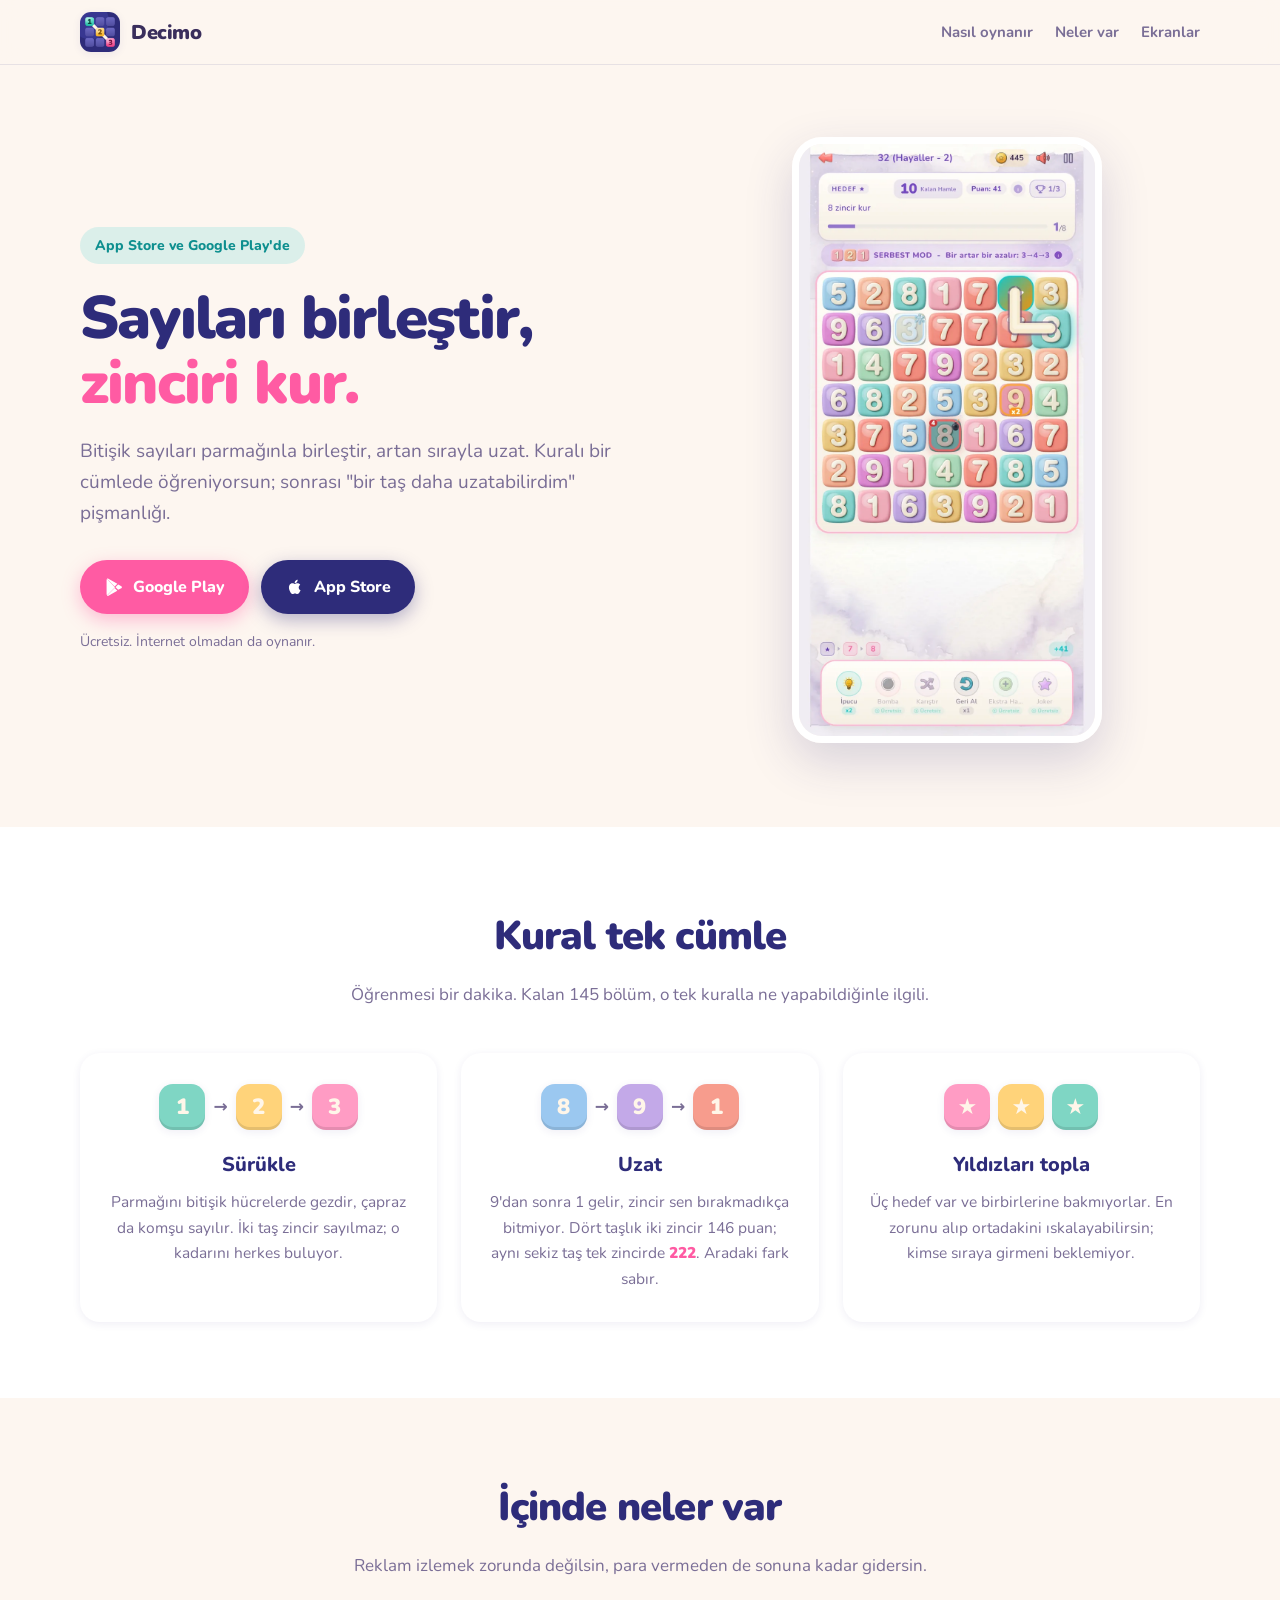
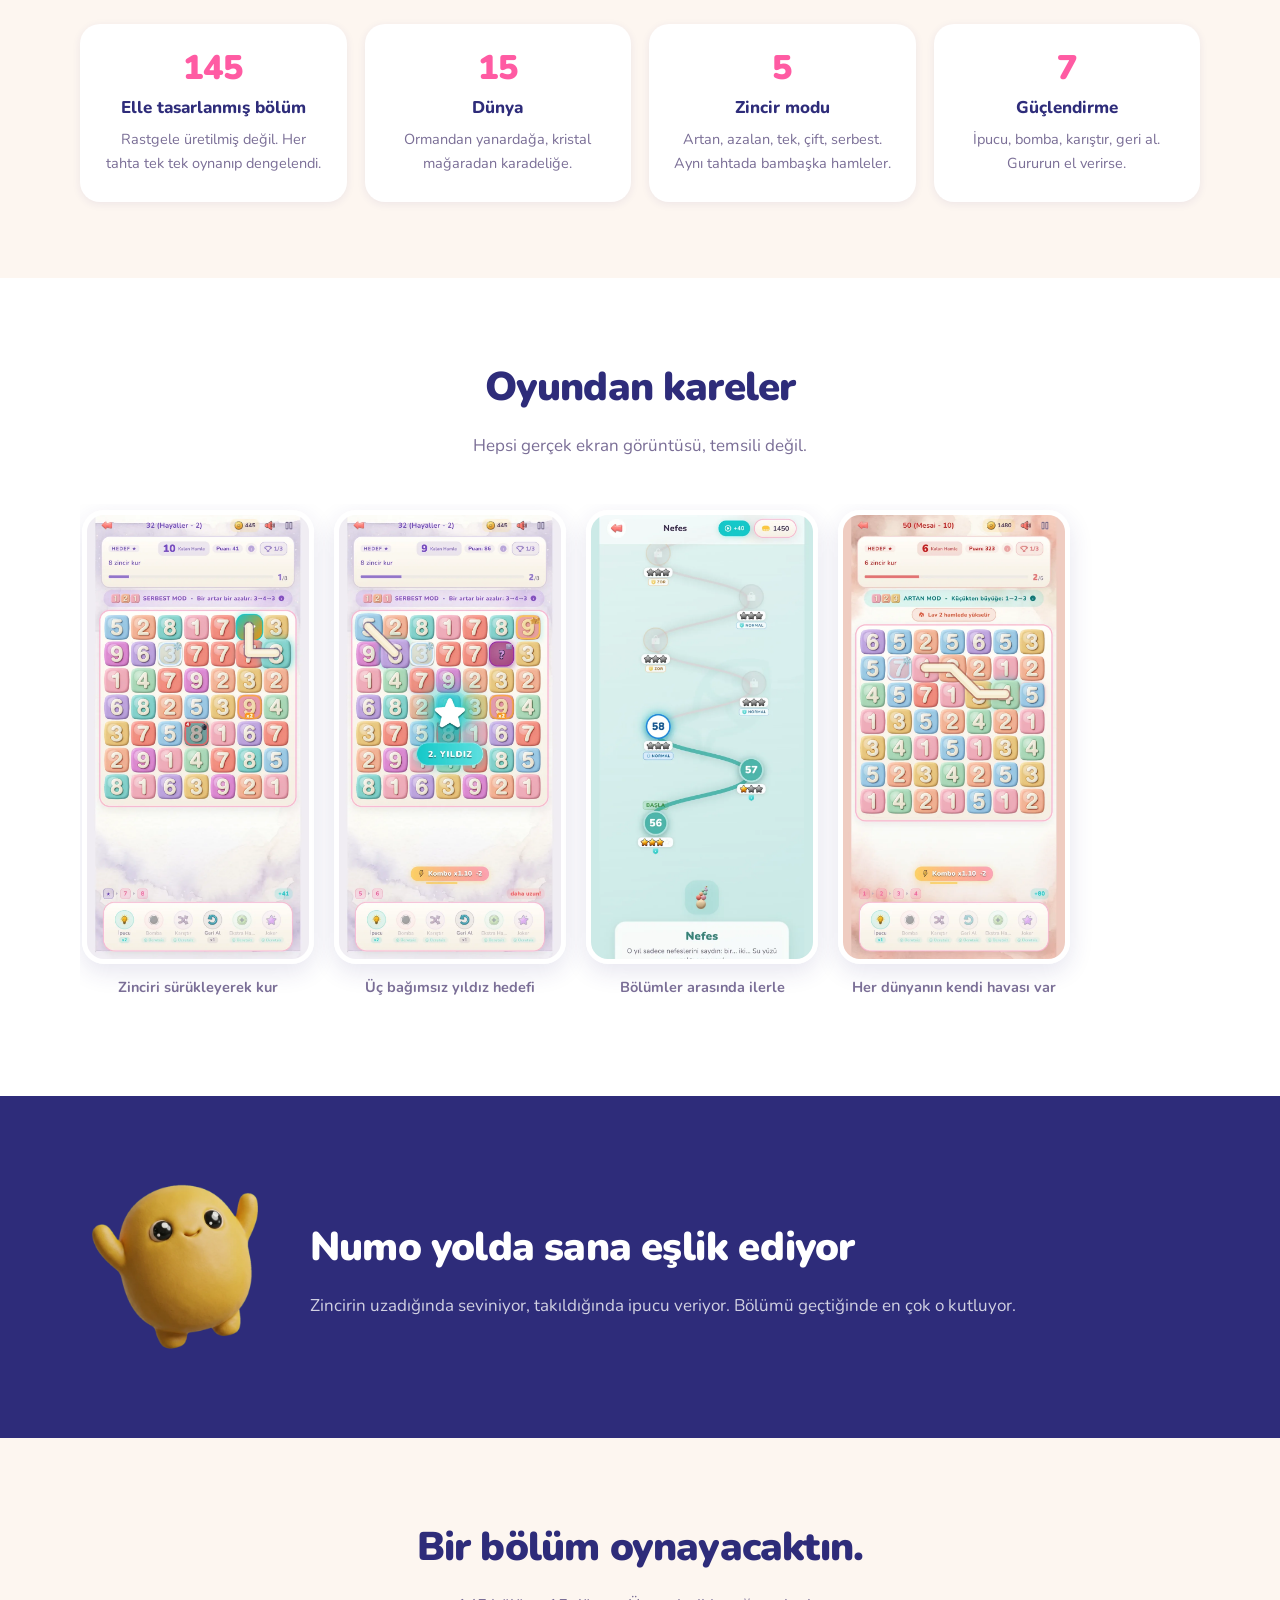
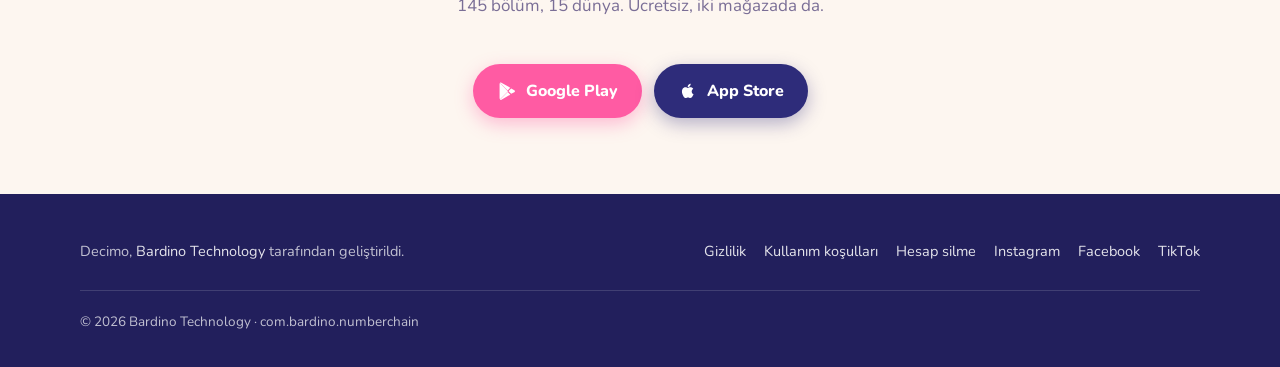
==== index.html @ 0136037c "site: write it like a person, not a spec sheet Every line was accurate and none of them had a voice." ====
<!DOCTYPE html>
<html lang="tr">
<head>
    <meta charset="UTF-8">
    <meta name="viewport" content="width=device-width, initial-scale=1.0">
    <meta name="description" content="Decimo, bitişik sayıları sürükleyerek zincir kurduğun bir sayı bulmacası. 15 dünya, 145 bölüm. App Store ve Google Play'de ücretsiz.">
    <meta name="robots" content="index, follow">
    <meta property="og:type" content="website">
    <meta property="og:url" content="https://decimo.dozi.app/">
    <meta property="og:title" content="Decimo - Sayı Zinciri Bulmacası">
    <meta property="og:description" content="Bitişik sayıları sürükle, zincir kur. 15 dünya, 145 bölüm, ücretsiz.">
    <meta property="og:image" content="https://decimo.dozi.app/assets/decimo_share.png">
    <meta property="og:image:width" content="1200">
    <meta property="og:image:height" content="630">
    <meta property="og:locale" content="tr_TR">
    <meta property="og:site_name" content="Decimo">
    <meta name="twitter:card" content="summary_large_image">
    <meta name="twitter:title" content="Decimo - Sayı Zinciri Bulmacası">
    <meta name="twitter:description" content="Bitişik sayıları sürükle, zincir kur. 15 dünya, 145 bölüm, ücretsiz.">
    <meta name="twitter:image" content="https://decimo.dozi.app/assets/decimo_share.png">
    <meta name="theme-color" content="#2E2C7A">
    <title>Decimo - Sayı Zinciri Bulmacası</title>
    <link rel="icon" type="image/png" href="assets/decimo_icon.png">
    <link rel="apple-touch-icon" href="assets/decimo_icon.png">
    <link rel="manifest" href="/manifest.json">
    <link rel="preconnect" href="https://fonts.googleapis.com">
    <link rel="preconnect" href="https://fonts.gstatic.com" crossorigin>
    <link href="https://fonts.googleapis.com/css2?family=Nunito:wght@400;600;700;800;900&display=swap" rel="stylesheet">
    <link rel="stylesheet" href="css/style.css">
</head>
<body>

<header class="ust">
    <div class="kap">
        <a class="marka" href="/">
            <img src="assets/decimo_icon.png" alt="Decimo" width="40" height="40">
            <b>Decimo</b>
        </a>
        <nav>
            <a href="#nasil">Nasıl oynanır</a>
            <a href="#icinde">Neler var</a>
            <a href="#ekranlar">Ekranlar</a>
        </nav>
    </div>
</header>

<section class="kahraman">
    <div class="kap">
        <div>
            <span class="rozet">App Store ve Google Play'de</span>
            <h1>Sayıları birleştir,<br><em>zinciri kur.</em></h1>
            <p class="alt">
                Bitişik sayıları parmağınla birleştir, artan sırayla uzat. Kuralı bir
                cümlede öğreniyorsun; sonrası "bir taş daha uzatabilirdim" pişmanlığı.
            </p>
            <div class="dugmeler">
                <a class="dugme d-play" href="https://play.google.com/store/apps/details?id=com.bardino.numberchain&amp;referrer=utm_source%3Ddecimo_site%26utm_medium%3Dweb%26utm_campaign%3Dhero">
                    <svg viewBox="0 0 24 24" aria-hidden="true"><path d="M3.6 2.3c-.3.3-.5.8-.5 1.4v16.6c0 .6.2 1.1.5 1.4l.1.1 9.3-9.3v-.2L3.6 2.3zM17 15.4l-3.1-3.1v-.2L17 9l.1.1 3.7 2.1c1 .6 1 1.6 0 2.2L17 15.4zM16 16.4l-3.2-3.2-9.2 9.2c.4.4 1 .4 1.7 0l10.7-6zM16 8.1L5.3 2.1c-.7-.4-1.3-.4-1.7 0l9.2 9.2L16 8.1z"/></svg>
                    Google Play
                </a>
                <a class="dugme d-apple" href="https://apps.apple.com/tr/app/decimo-number-chain/id6792291932?utm_source=decimo_site&amp;utm_medium=web&amp;utm_campaign=hero">
                    <svg viewBox="0 0 24 24" aria-hidden="true"><path d="M16.4 12.7c0-2.2 1.8-3.3 1.9-3.4-1-1.5-2.6-1.7-3.2-1.7-1.4-.1-2.7.8-3.3.8-.7 0-1.7-.8-2.8-.8-1.5 0-2.8.8-3.6 2.1-1.5 2.6-.4 6.5 1.1 8.6.7 1 1.6 2.2 2.7 2.2 1.1 0 1.5-.7 2.8-.7 1.3 0 1.6.7 2.8.7 1.2 0 1.9-1 2.6-2.1.8-1.2 1.2-2.4 1.2-2.4s-2.2-.9-2.2-3.3zM14.3 5.9c.6-.7 1-1.7.9-2.7-.9 0-2 .6-2.6 1.3-.6.6-1.1 1.7-.9 2.6 1 .1 2-.5 2.6-1.2z"/></svg>
                    App Store
                </a>
            </div>
            <p class="kucuk">Ücretsiz. İnternet olmadan da oynanır.</p>
        </div>
        <div class="telefon">
            <img src="assets/shots/01_chain.webp" alt="Decimo oynanış ekranı: sayı ızgarasında kurulan zincir" width="800" height="1600" loading="eager">
        </div>
    </div>
</section>

<section id="nasil" class="beyaz-bolum">
    <div class="kap">
        <h2>Kural tek cümle</h2>
        <p class="bolum-alt">
            Öğrenmesi bir dakika. Kalan 145 bölüm, o tek kuralla ne yapabildiğinle
            ilgili.
        </p>
        <div class="adimlar">
            <div class="adim">
                <div class="taslar">
                    <span class="tas t1">1</span><span class="ok">→</span>
                    <span class="tas t2">2</span><span class="ok">→</span>
                    <span class="tas t3">3</span>
                </div>
                <h3>Sürükle</h3>
                <p>
                    Parmağını bitişik hücrelerde gezdir, çapraz da komşu sayılır.
                    İki taş zincir sayılmaz; o kadarını herkes buluyor.
                </p>
            </div>
            <!-- Taşlar kuralın kendisini gösteriyor: 8-9-1 sarmayı anlatıyor,
                 7-8-9 yalnızca artışı tekrar ederdi. -->
            <div class="adim">
                <div class="taslar">
                    <span class="tas t4">8</span><span class="ok">→</span>
                    <span class="tas t5">9</span><span class="ok">→</span>
                    <span class="tas t6">1</span>
                </div>
                <h3>Uzat</h3>
                <p>
                    9'dan sonra 1 gelir, zincir sen bırakmadıkça bitmiyor. Dört taşlık
                    iki zincir 146 puan; aynı sekiz taş tek zincirde <strong>222</strong>. Aradaki fark sabır.
                </p>
            </div>
            <div class="adim">
                <div class="taslar">
                    <span class="tas t3">★</span>
                    <span class="tas t2">★</span>
                    <span class="tas t1">★</span>
                </div>
                <h3>Yıldızları topla</h3>
                <p>
                    Üç hedef var ve birbirlerine bakmıyorlar. En zorunu alıp ortadakini
                    ıskalayabilirsin; kimse sıraya girmeni beklemiyor.
                </p>
            </div>
        </div>
    </div>
</section>

<section id="icinde">
    <div class="kap">
        <h2>İçinde neler var</h2>
        <p class="bolum-alt">Reklam izlemek zorunda değilsin, para vermeden de sonuna kadar gidersin.</p>
        <div class="ozellikler">
            <div class="ozellik">
                <div class="sayi">145</div>
                <h3>Elle tasarlanmış bölüm</h3>
                <p>Rastgele üretilmiş değil. Her tahta tek tek oynanıp dengelendi.</p>
            </div>
            <div class="ozellik">
                <div class="sayi">15</div>
                <h3>Dünya</h3>
                <p>Ormandan yanardağa, kristal mağaradan karadeliğe.</p>
            </div>
            <div class="ozellik">
                <div class="sayi">5</div>
                <h3>Zincir modu</h3>
                <p>Artan, azalan, tek, çift, serbest. Aynı tahtada bambaşka hamleler.</p>
            </div>
            <div class="ozellik">
                <div class="sayi">7</div>
                <h3>Güçlendirme</h3>
                <p>İpucu, bomba, karıştır, geri al. Gururun el verirse.</p>
            </div>
        </div>
    </div>
</section>

<section id="ekranlar" class="beyaz-bolum">
    <div class="kap">
        <h2>Oyundan kareler</h2>
        <p class="bolum-alt">Hepsi gerçek ekran görüntüsü, temsili değil.</p>
        <div class="vitrin">
            <figure>
                <img src="assets/shots/01_chain.webp" alt="Zincir kurulurken oynanış ekranı" width="800" height="1600" loading="lazy">
                <figcaption>Zinciri sürükleyerek kur</figcaption>
            </figure>
            <figure>
                <img src="assets/shots/03_star.webp" alt="Bölüm sonu yıldız ekranı" width="800" height="1600" loading="lazy">
                <figcaption>Üç bağımsız yıldız hedefi</figcaption>
            </figure>
            <figure>
                <img src="assets/shots/05_map.webp" alt="Bölüm haritası" width="800" height="1600" loading="lazy">
                <figcaption>Bölümler arasında ilerle</figcaption>
            </figure>
            <figure>
                <img src="assets/shots/06_world.webp" alt="Yeni dünya açılış ekranı" width="800" height="1600" loading="lazy">
                <figcaption>Her dünyanın kendi havası var</figcaption>
            </figure>
        </div>
    </div>
</section>

<section class="numo-bant">
    <div class="kap">
        <img src="assets/numo.webp" alt="Numo, Decimo'nun maskotu" width="190" height="190" loading="lazy">
        <div>
            <h2>Numo yolda sana eşlik ediyor</h2>
            <p>
                Zincirin uzadığında seviniyor, takıldığında ipucu veriyor.
                Bölümü geçtiğinde en çok o kutluyor.
            </p>
        </div>
    </div>
</section>

<section class="kapanis">
    <div class="kap">
        <h2>Bir bölüm oynayacaktın.</h2>
        <p class="bolum-alt">145 bölüm, 15 dünya. Ücretsiz, iki mağazada da.</p>
        <div class="dugmeler">
            <a class="dugme d-play" href="https://play.google.com/store/apps/details?id=com.bardino.numberchain&amp;referrer=utm_source%3Ddecimo_site%26utm_medium%3Dweb%26utm_campaign%3Dcta_band">
                <svg viewBox="0 0 24 24" aria-hidden="true"><path d="M3.6 2.3c-.3.3-.5.8-.5 1.4v16.6c0 .6.2 1.1.5 1.4l.1.1 9.3-9.3v-.2L3.6 2.3zM17 15.4l-3.1-3.1v-.2L17 9l.1.1 3.7 2.1c1 .6 1 1.6 0 2.2L17 15.4zM16 16.4l-3.2-3.2-9.2 9.2c.4.4 1 .4 1.7 0l10.7-6zM16 8.1L5.3 2.1c-.7-.4-1.3-.4-1.7 0l9.2 9.2L16 8.1z"/></svg>
                Google Play
            </a>
            <a class="dugme d-apple" href="https://apps.apple.com/tr/app/decimo-number-chain/id6792291932?utm_source=decimo_site&amp;utm_medium=web&amp;utm_campaign=cta_band">
                <svg viewBox="0 0 24 24" aria-hidden="true"><path d="M16.4 12.7c0-2.2 1.8-3.3 1.9-3.4-1-1.5-2.6-1.7-3.2-1.7-1.4-.1-2.7.8-3.3.8-.7 0-1.7-.8-2.8-.8-1.5 0-2.8.8-3.6 2.1-1.5 2.6-.4 6.5 1.1 8.6.7 1 1.6 2.2 2.7 2.2 1.1 0 1.5-.7 2.8-.7 1.3 0 1.6.7 2.8.7 1.2 0 1.9-1 2.6-2.1.8-1.2 1.2-2.4 1.2-2.4s-2.2-.9-2.2-3.3zM14.3 5.9c.6-.7 1-1.7.9-2.7-.9 0-2 .6-2.6 1.3-.6.6-1.1 1.7-.9 2.6 1 .1 2-.5 2.6-1.2z"/></svg>
                App Store
            </a>
        </div>
    </div>
</section>

<footer>
    <div class="kap">
        <span>Decimo, <a href="https://dozi.app">Bardino Technology</a> tarafından geliştirildi.</span>
        <div class="f-baglantilar">
            <a href="privacy-policy.html">Gizlilik</a>
            <a href="terms-of-use.html">Kullanım koşulları</a>
            <a href="account-deletion.html">Hesap silme</a>
            <a href="https://www.instagram.com/decimogame/">Instagram</a>
            <a href="https://www.facebook.com/profile.php?id=61593083333364">Facebook</a>
            <a href="https://www.tiktok.com/@decimo_game">TikTok</a>
        </div>
    </div>
    <div class="kap f-alt">
        &copy; 2026 Bardino Technology &middot; com.bardino.numberchain
    </div>
</footer>

<script type="application/ld+json">
{
  "@context": "https://schema.org",
  "@type": "MobileApplication",
  "name": "Decimo",
  "applicationCategory": "GameApplication",
  "operatingSystem": "Android, iOS",
  "url": "https://decimo.dozi.app/",
  "installUrl": "https://play.google.com/store/apps/details?id=com.bardino.numberchain",
  "image": "https://decimo.dozi.app/assets/decimo_share.png",
  "offers": {"@type": "Offer", "price": "0", "priceCurrency": "TRY"},
  "publisher": {"@type": "Organization", "name": "Bardino Technology"},
  "sameAs": [
    "https://www.instagram.com/decimogame/",
    "https://www.tiktok.com/@decimo_game",
    "https://www.facebook.com/profile.php?id=61593083333364",
    "https://apps.apple.com/tr/app/decimo-number-chain/id6792291932"
  ]
}
</script>

</body>
</html>
---- css/style.css ----
/* Decimo - decimo.dozi.app
 *
 * Palet oyunun kendisinden alindi (lib/theme/app_colors.dart), siteye ozel
 * renk uydurulmadi. Onceki surumde mercan kirmizisi bir tema vardi ve oyunun
 * icinde o renk hic gecmiyordu; siteyi gorup uygulamayi acan kisi baska bir
 * urune bakiyor gibi oluyordu.
 *
 * Oyun ACIK ve pastel: krem suluboya zemin, seker taslari, mor yazi. Ikon
 * lacivert ama o yalnizca ikon; site oyunu yansitiyor, lacivert de derinlik
 * icin alt bant ve altbilgide kullaniliyor.
 */

:root {
  --krem:    #FDF6F0;
  --beyaz:   #FFFFFF;
  --pembe:   #FF5BA3;
  --turkuaz: #14C8C8;
  --sari:    #FFC83D;
  --lacivert:#2E2C7A;
  --mor:     #6B5CA5;
  --ink:     #3A2E5C;
  --soluk:   #7A6E96;
  --cizgi:   rgba(46, 44, 122, .10);
  --golge-s: 0 2px 8px rgba(46, 44, 122, .08);
  --golge-o: 0 8px 24px rgba(46, 44, 122, .12);
  --golge-b: 0 18px 48px rgba(46, 44, 122, .18);
  --r:       20px;
}

* { box-sizing: border-box; margin: 0; padding: 0; }

/* GORSELLERDE height:auto SART. width/height oznitelikleri CLS icin duruyor
   ama CSS yalnizca genisligi ezerse yukseklik oznitelikteki degerde kaliyor:
   1080x2160'lik ekran goruntusu 2160 piksel yuksekliginde bir satir aciyor ve
   kahramanin metin sutunu ekranin cok altina dusuyordu. */
img { max-width: 100%; height: auto; display: block; }

html { scroll-behavior: smooth; }

body {
  background: var(--krem);
  color: var(--ink);
  font-family: Nunito, system-ui, -apple-system, "Segoe UI", sans-serif;
  font-size: 17px;
  line-height: 1.65;
  -webkit-font-smoothing: antialiased;
}

.kap { width: min(1120px, 92vw); margin: 0 auto; }

a { color: var(--pembe); }

/* ── Ust bar ─────────────────────────────────────────────────────────── */
.ust {
  position: sticky; top: 0; z-index: 50;
  background: rgba(253, 246, 240, .88);
  backdrop-filter: blur(10px);
  border-bottom: 1px solid var(--cizgi);
}
.ust .kap { display: flex; align-items: center; gap: 14px; padding: 12px 0; }
.marka { display: flex; align-items: center; gap: 11px; text-decoration: none; color: var(--ink); }
.marka img { width: 40px; height: 40px; border-radius: 11px; box-shadow: var(--golge-s); }
.marka b { font-size: 20px; font-weight: 900; letter-spacing: -.02em; }
.ust nav { margin-left: auto; display: flex; gap: 22px; }
.ust nav a { color: var(--soluk); text-decoration: none; font-weight: 700; font-size: 15px; }
.ust nav a:hover { color: var(--pembe); }
@media (max-width: 720px) { .ust nav { display: none; } }

/* ── Butonlar ────────────────────────────────────────────────────────── */
.dugmeler { display: flex; gap: 12px; flex-wrap: wrap; }
.dugme {
  display: inline-flex; align-items: center; gap: 9px;
  padding: 14px 24px; border-radius: 999px;
  font-weight: 800; font-size: 16px; text-decoration: none;
  transition: transform .16s ease, box-shadow .16s ease;
  white-space: nowrap;
}
.dugme:hover { transform: translateY(-2px); }
.d-play  { background: var(--pembe);    color: #fff; box-shadow: 0 6px 18px rgba(255, 91, 163, .38); }
.d-play:hover  { box-shadow: 0 10px 26px rgba(255, 91, 163, .46); }
.d-apple { background: var(--lacivert); color: #fff; box-shadow: 0 6px 18px rgba(46, 44, 122, .34); }
.d-apple:hover { box-shadow: 0 10px 26px rgba(46, 44, 122, .44); }
.dugme svg { width: 20px; height: 20px; fill: currentColor; flex: none; }

/* ── Kahraman ────────────────────────────────────────────────────────── */
.kahraman { padding: 72px 0 84px; overflow: hidden; }
.kahraman .kap { display: grid; grid-template-columns: 1.05fr .95fr; gap: 56px; align-items: center; }
.rozet {
  display: inline-flex; align-items: center; gap: 8px;
  background: rgba(20, 200, 200, .14); color: #0E8F8F;
  padding: 7px 15px; border-radius: 999px;
  font-weight: 800; font-size: 14px; margin-bottom: 22px;
}
.kahraman h1 {
  font-size: clamp(38px, 5.4vw, 60px); font-weight: 900;
  line-height: 1.08; letter-spacing: -.03em; color: var(--lacivert);
}
.kahraman h1 em { font-style: normal; color: var(--pembe); }
.kahraman .alt { font-size: 19px; color: var(--soluk); margin: 20px 0 30px; max-width: 33em; }
.kucuk { font-size: 14px; color: var(--soluk); margin-top: 16px; }

.telefon { justify-self: center; position: relative; }
.telefon img {
  width: min(310px, 74vw); border-radius: 30px;
  box-shadow: var(--golge-b); display: block;
  border: 7px solid #fff;
}
/* Arkadaki yumusak leke: ekran goruntusu krem zeminde yuzer gibi durmasin. */
.telefon::before {
  content: ""; position: absolute; inset: -12% -18%;
  background: radial-gradient(closest-side, rgba(255, 91, 163, .20), transparent 72%);
  z-index: -1;
}
@media (max-width: 880px) {
  .kahraman .kap { grid-template-columns: 1fr; gap: 40px; text-align: center; }
  .dugmeler, .rozet { justify-content: center; }
  .kahraman .alt { margin-inline: auto; }
}

/* ── Bolumler ────────────────────────────────────────────────────────── */
section { padding: 76px 0; }
.beyaz-bolum { background: var(--beyaz); }
h2 {
  font-size: clamp(28px, 3.6vw, 40px); font-weight: 900;
  letter-spacing: -.02em; color: var(--lacivert); text-align: center;
}
.bolum-alt { text-align: center; color: var(--soluk); margin: 12px auto 44px; max-width: 40em; }

/* ── Nasil oynanir ───────────────────────────────────────────────────── */
.adimlar { display: grid; grid-template-columns: repeat(3, 1fr); gap: 24px; }
.adim {
  background: var(--krem); border: 1px solid var(--cizgi);
  border-radius: var(--r); padding: 30px 26px; text-align: center;
}
.beyaz-bolum .adim { background: var(--beyaz); box-shadow: var(--golge-s); border-color: transparent; }
.adim h3 { font-size: 20px; font-weight: 800; margin-bottom: 8px; color: var(--lacivert); }
.adim p { color: var(--soluk); font-size: 15.5px; }
/* Puan sayisi cumlenin vurgusu; soluk gri kalirsa gozden kaciyor. */
.adim p strong { color: var(--pembe); font-weight: 900; }
.taslar { display: flex; gap: 8px; justify-content: center; margin-bottom: 18px; }
/* Taslar oyundaki hucrelerin sadelestirilmis hali: ayni yuvarlaklik, ayni
   pastel doygunluk, ayni krem rakam. */
.tas {
  width: 46px; height: 46px; border-radius: 14px;
  display: grid; place-items: center;
  font-weight: 900; font-size: 22px; color: #FFF6E9;
  box-shadow: inset 0 -3px 0 rgba(0, 0, 0, .10), var(--golge-s);
}
.t1 { background: #7FD6C4; } .t2 { background: #FFD37A; } .t3 { background: #FF9CC4; }
.t4 { background: #9BC8F0; } .t5 { background: #C3A9E8; } .t6 { background: #F79C8D; }
.ok { align-self: center; color: var(--soluk); font-weight: 900; }
@media (max-width: 820px) { .adimlar { grid-template-columns: 1fr; } }

/* ── Ozellikler ──────────────────────────────────────────────────────── */
.ozellikler { display: grid; grid-template-columns: repeat(4, 1fr); gap: 18px; }
.ozellik {
  background: var(--beyaz); border-radius: var(--r); padding: 26px 22px;
  box-shadow: var(--golge-s); text-align: center;
}
.krem-bolum .ozellik { background: var(--krem); box-shadow: none; border: 1px solid var(--cizgi); }
.ozellik .sayi { font-size: 34px; font-weight: 900; color: var(--pembe); line-height: 1.1; }
.ozellik h3 { font-size: 17px; font-weight: 800; margin: 6px 0 6px; color: var(--lacivert); }
.ozellik p { font-size: 14.5px; color: var(--soluk); }
@media (max-width: 900px) { .ozellikler { grid-template-columns: repeat(2, 1fr); } }
@media (max-width: 520px) { .ozellikler { grid-template-columns: 1fr; } }

/* ── Ekran goruntuleri ───────────────────────────────────────────────── */
.vitrin { display: flex; gap: 20px; overflow-x: auto; padding: 6px 2px 20px; scroll-snap-type: x mandatory; }
.vitrin figure { flex: none; width: 232px; scroll-snap-align: center; }
.vitrin img {
  width: 100%; border-radius: 22px; display: block;
  box-shadow: var(--golge-o); border: 5px solid #fff;
}
.vitrin figcaption { text-align: center; font-size: 14.5px; color: var(--soluk); margin-top: 12px; font-weight: 700; }

/* ── Numo bandi ──────────────────────────────────────────────────────── */
.numo-bant { background: var(--lacivert); color: #fff; }
.numo-bant .kap { display: grid; grid-template-columns: 190px 1fr; gap: 40px; align-items: center; }
.numo-bant img { width: 190px; height: 190px; }
.numo-bant h2 { color: #fff; text-align: left; }
.numo-bant p { color: rgba(255, 255, 255, .78); margin-top: 12px; max-width: 44em; }
@media (max-width: 780px) {
  .numo-bant .kap { grid-template-columns: 1fr; text-align: center; justify-items: center; }
  .numo-bant h2 { text-align: center; }
}

/* ── Kapanis ─────────────────────────────────────────────────────────── */
.kapanis { text-align: center; }
.kapanis .dugmeler { justify-content: center; margin-top: 28px; }

/* ── Altbilgi ────────────────────────────────────────────────────────── */
footer { background: #221F5C; color: rgba(255, 255, 255, .72); padding: 46px 0 34px; font-size: 14.5px; }
footer .kap { display: flex; gap: 20px; flex-wrap: wrap; align-items: center; }
footer a { color: rgba(255, 255, 255, .88); text-decoration: none; }
footer a:hover { color: var(--sari); }
.f-baglantilar { display: flex; gap: 18px; flex-wrap: wrap; margin-left: auto; }
.f-alt { margin-top: 26px; padding-top: 20px; border-top: 1px solid rgba(255, 255, 255, .14); font-size: 13.5px; }

@media (prefers-reduced-motion: reduce) {
  * { transition: none !important; }
  html { scroll-behavior: auto; }
}
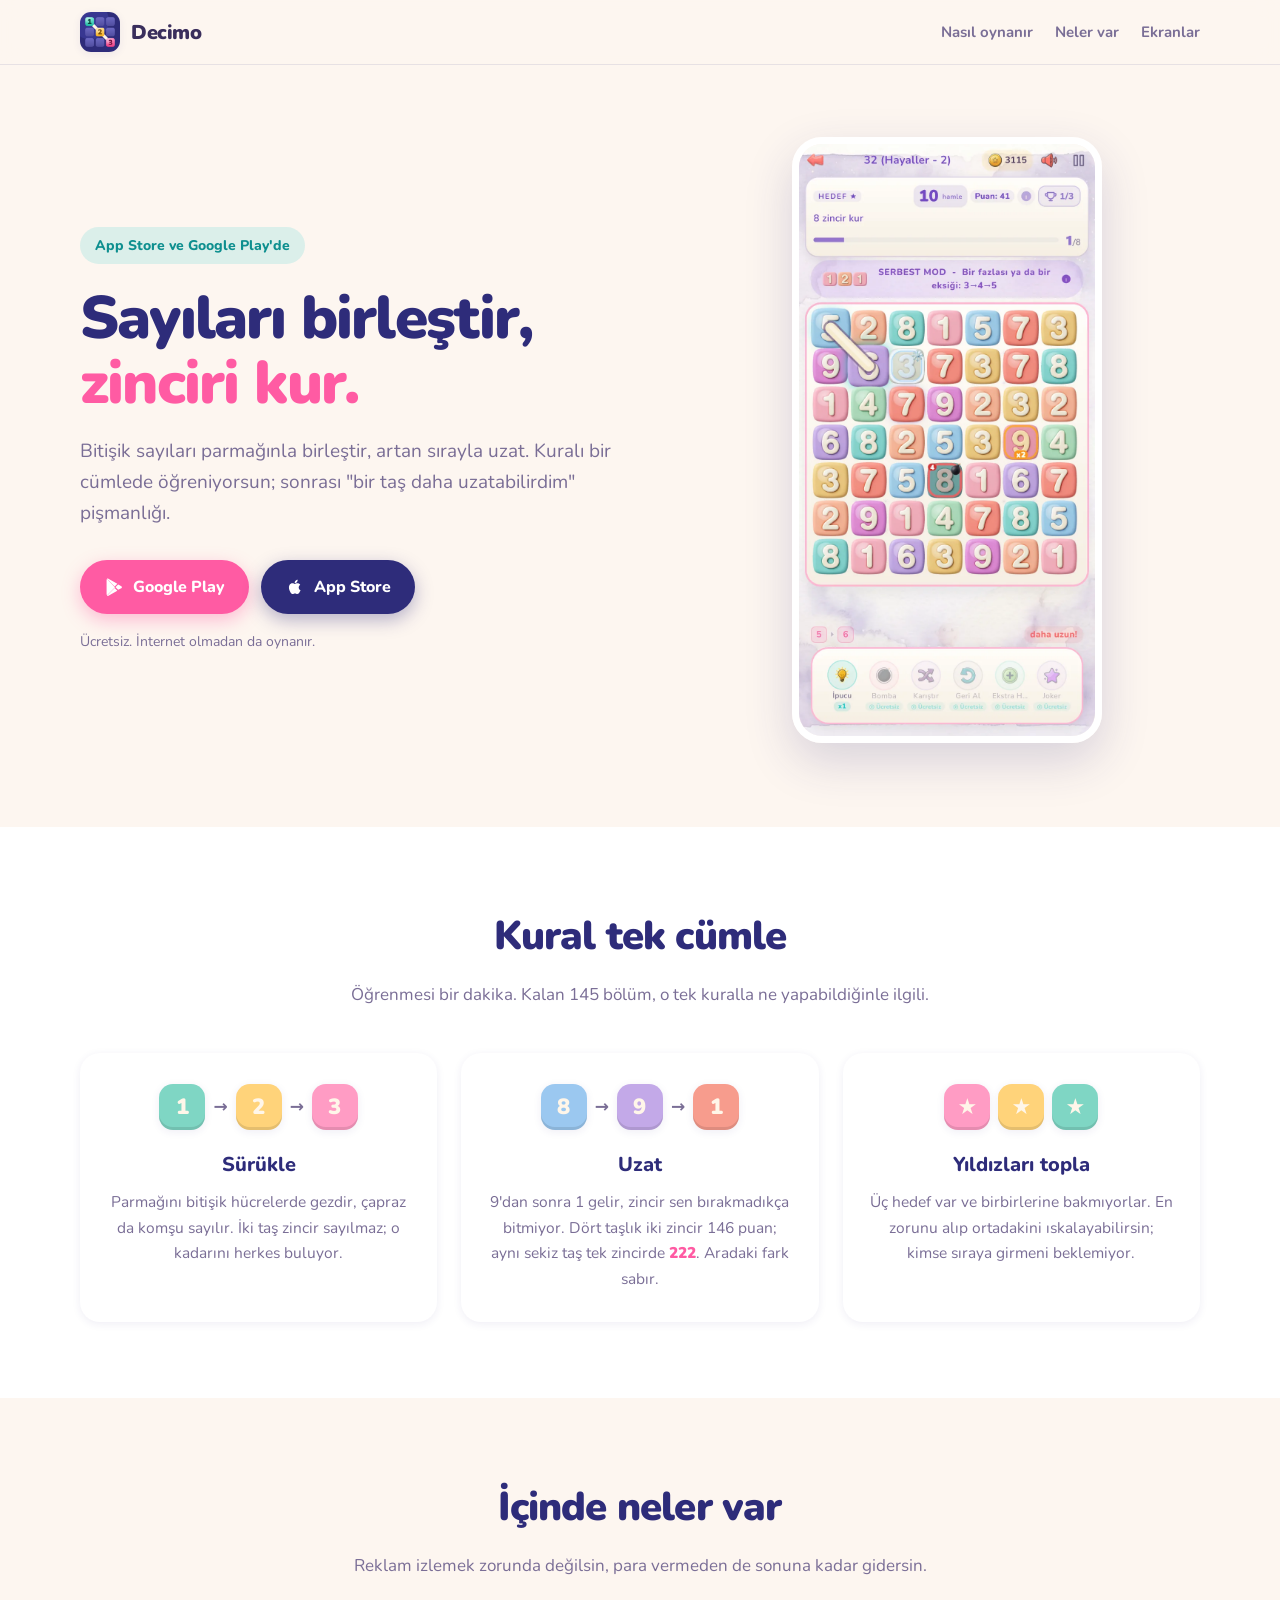
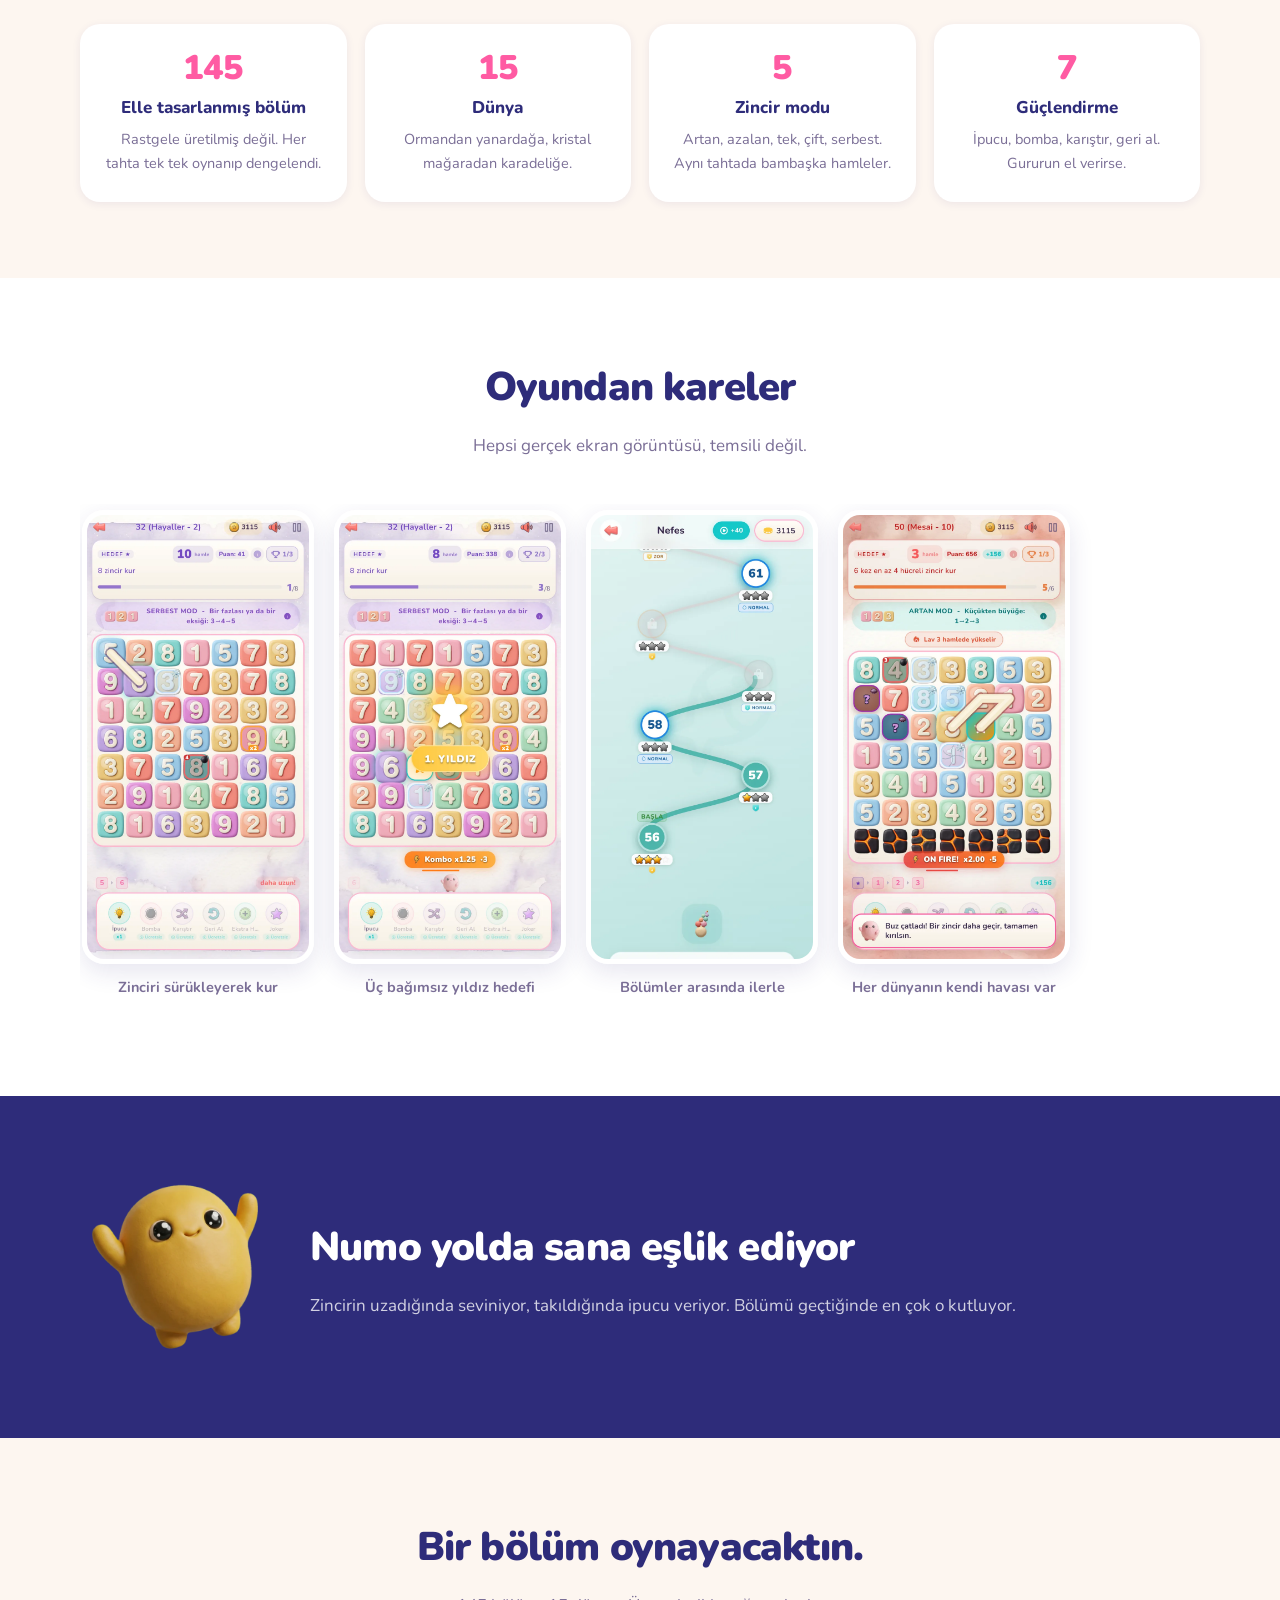
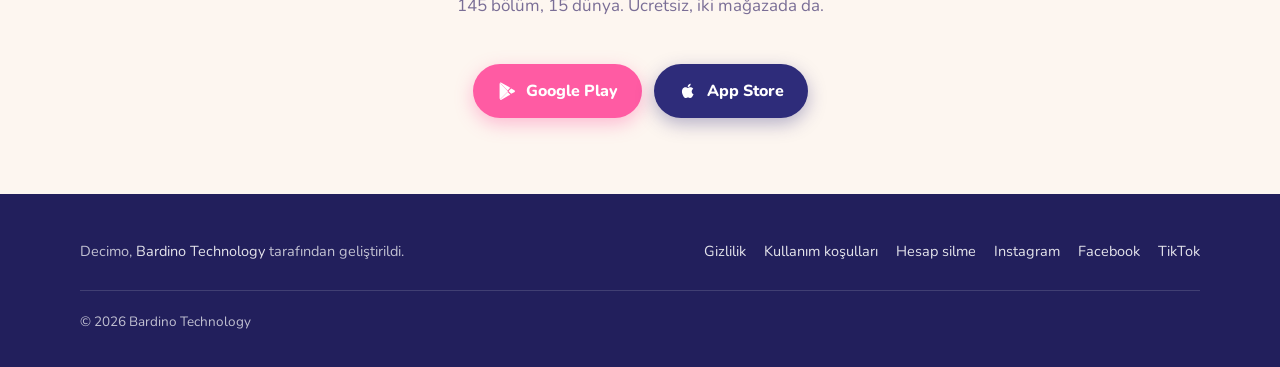
==== commit 9c22866f: "Follow the system dark mode, drop the package name, refresh screenshots Dark colours come from the a" ====
--- a/index.html
+++ b/index.html
@@ -6,10 +6,10 @@
     <meta name="description" content="Decimo, bitişik sayıları sürükleyerek zincir kurduğun bir sayı bulmacası. 15 dünya, 145 bölüm. App Store ve Google Play'de ücretsiz.">
     <meta name="robots" content="index, follow">
     <meta property="og:type" content="website">
-    <meta property="og:url" content="https://decimo.dozi.app/">
+    <meta property="og:url" content="https://decimo.bardino.app/">
     <meta property="og:title" content="Decimo - Sayı Zinciri Bulmacası">
     <meta property="og:description" content="Bitişik sayıları sürükle, zincir kur. 15 dünya, 145 bölüm, ücretsiz.">
-    <meta property="og:image" content="https://decimo.dozi.app/assets/decimo_share.png">
+    <meta property="og:image" content="https://decimo.bardino.app/assets/decimo_share.png">
     <meta property="og:image:width" content="1200">
     <meta property="og:image:height" content="630">
     <meta property="og:locale" content="tr_TR">
@@ -17,7 +17,7 @@
     <meta name="twitter:card" content="summary_large_image">
     <meta name="twitter:title" content="Decimo - Sayı Zinciri Bulmacası">
     <meta name="twitter:description" content="Bitişik sayıları sürükle, zincir kur. 15 dünya, 145 bölüm, ücretsiz.">
-    <meta name="twitter:image" content="https://decimo.dozi.app/assets/decimo_share.png">
+    <meta name="twitter:image" content="https://decimo.bardino.app/assets/decimo_share.png">
     <meta name="theme-color" content="#2E2C7A">
     <title>Decimo - Sayı Zinciri Bulmacası</title>
     <link rel="icon" type="image/png" href="assets/decimo_icon.png">
@@ -160,7 +160,7 @@
                 <figcaption>Zinciri sürükleyerek kur</figcaption>
             </figure>
             <figure>
-                <img src="assets/shots/03_star.webp" alt="Bölüm sonu yıldız ekranı" width="800" height="1600" loading="lazy">
+                <img src="assets/shots/03_star.webp" alt="Bölüm sırasında kazanılan ilk yıldız" width="800" height="1600" loading="lazy">
                 <figcaption>Üç bağımsız yıldız hedefi</figcaption>
             </figure>
             <figure>
@@ -168,7 +168,7 @@
                 <figcaption>Bölümler arasında ilerle</figcaption>
             </figure>
             <figure>
-                <img src="assets/shots/06_world.webp" alt="Yeni dünya açılış ekranı" width="800" height="1600" loading="lazy">
+                <img src="assets/shots/06_world.webp" alt="Yanardağ dünyasında lav yükselirken kurulan zincir" width="800" height="1600" loading="lazy">
                 <figcaption>Her dünyanın kendi havası var</figcaption>
             </figure>
         </div>
@@ -207,7 +207,7 @@
 
 <footer>
     <div class="kap">
-        <span>Decimo, <a href="https://dozi.app">Bardino Technology</a> tarafından geliştirildi.</span>
+        <span>Decimo, <a href="https://bardino.app">Bardino Technology</a> tarafından geliştirildi.</span>
         <div class="f-baglantilar">
             <a href="privacy-policy.html">Gizlilik</a>
             <a href="terms-of-use.html">Kullanım koşulları</a>
@@ -218,7 +218,7 @@
         </div>
     </div>
     <div class="kap f-alt">
-        &copy; 2026 Bardino Technology &middot; com.bardino.numberchain
+        &copy; 2026 Bardino Technology
     </div>
 </footer>
 
@@ -229,9 +229,9 @@
   "name": "Decimo",
   "applicationCategory": "GameApplication",
   "operatingSystem": "Android, iOS",
-  "url": "https://decimo.dozi.app/",
+  "url": "https://decimo.bardino.app/",
   "installUrl": "https://play.google.com/store/apps/details?id=com.bardino.numberchain",
-  "image": "https://decimo.dozi.app/assets/decimo_share.png",
+  "image": "https://decimo.bardino.app/assets/decimo_share.png",
   "offers": {"@type": "Offer", "price": "0", "priceCurrency": "TRY"},
   "publisher": {"@type": "Organization", "name": "Bardino Technology"},
   "sameAs": [
--- a/css/style.css
+++ b/css/style.css
@@ -1,4 +1,4 @@
-/* Decimo - decimo.dozi.app
+/* Decimo - decimo.bardino.app
  *
  * Palet oyunun kendisinden alindi (lib/theme/app_colors.dart), siteye ozel
  * renk uydurulmadi. Onceki surumde mercan kirmizisi bir tema vardi ve oyunun
@@ -25,6 +25,47 @@
   --golge-o: 0 8px 24px rgba(46, 44, 122, .12);
   --golge-b: 0 18px 48px rgba(46, 44, 122, .18);
   --r:       20px;
+
+  /* Lacivert hem baslik rengi hem dugme/bant zemini. Koyu temada baslik
+     acilmali, zeminler kalmali; o yuzden baslik ayri bir ad. */
+  --baslik:  var(--lacivert);
+  --ust:     rgba(253, 246, 240, .88);
+  --rozet-z: rgba(20, 200, 200, .14);
+  --rozet-y: #0E8F8F;
+  --dolgu-y: #fff;
+  color-scheme: light dark;
+}
+
+/* Koyu tema: sistem tercihine uyuyor, bardino.app ile ayni kural. Renkler
+   uygulamanin kendi koyu temasindan (lib/theme/app_colors.dart,
+   ThemeColors.dark): zemin #241640, yuzey #3A2A5E, metin #F5ECFA / #C4B8D8,
+   pembe #FF7AB8, turkuaz #3FE0E0, sari #FFD96E. Pembe dolgunun uzerindeki
+   yazi beyaz degil oyunun onPrimary'si (#53283C): beyaz o pembede 2.41,
+   onPrimary 5.03. */
+@media (prefers-color-scheme: dark) {
+  :root {
+    --krem:    #241640;
+    --beyaz:   #3A2A5E;
+    --pembe:   #FF7AB8;
+    --turkuaz: #3FE0E0;
+    --sari:    #FFD96E;
+    --mor:     #B57FF0;
+    --ink:     #F5ECFA;
+    --soluk:   #C4B8D8;
+    --baslik:  #F5ECFA;
+    --cizgi:   rgba(255, 255, 255, .10);
+    --golge-s: 0 2px 8px rgba(0, 0, 0, .25);
+    --golge-o: 0 8px 24px rgba(0, 0, 0, .30);
+    --golge-b: 0 18px 48px rgba(0, 0, 0, .40);
+    --ust:     rgba(36, 22, 64, .88);
+    --rozet-z: rgba(63, 224, 224, .14);
+    --rozet-y: #3FE0E0;
+    --dolgu-y: #53283C;
+  }
+  /* Lacivert dugme ve altbilgi koyu zeminde kayboluyordu; uygulamanin bir
+     ust yuzeyi (#503C82) ve izgara zemini (#1C1030) ayirt ediyor. */
+  .d-apple { background: #503C82; }
+  footer, .footer { background: #1C1030; }
 }
 
 * { box-sizing: border-box; margin: 0; padding: 0; }
@@ -53,7 +94,7 @@
 /* ── Ust bar ─────────────────────────────────────────────────────────── */
 .ust {
   position: sticky; top: 0; z-index: 50;
-  background: rgba(253, 246, 240, .88);
+  background: var(--ust);
   backdrop-filter: blur(10px);
   border-bottom: 1px solid var(--cizgi);
 }
@@ -76,7 +117,7 @@
   white-space: nowrap;
 }
 .dugme:hover { transform: translateY(-2px); }
-.d-play  { background: var(--pembe);    color: #fff; box-shadow: 0 6px 18px rgba(255, 91, 163, .38); }
+.d-play  { background: var(--pembe);    color: var(--dolgu-y); box-shadow: 0 6px 18px rgba(255, 91, 163, .38); }
 .d-play:hover  { box-shadow: 0 10px 26px rgba(255, 91, 163, .46); }
 .d-apple { background: var(--lacivert); color: #fff; box-shadow: 0 6px 18px rgba(46, 44, 122, .34); }
 .d-apple:hover { box-shadow: 0 10px 26px rgba(46, 44, 122, .44); }
@@ -87,13 +128,13 @@
 .kahraman .kap { display: grid; grid-template-columns: 1.05fr .95fr; gap: 56px; align-items: center; }
 .rozet {
   display: inline-flex; align-items: center; gap: 8px;
-  background: rgba(20, 200, 200, .14); color: #0E8F8F;
+  background: var(--rozet-z); color: var(--rozet-y);
   padding: 7px 15px; border-radius: 999px;
   font-weight: 800; font-size: 14px; margin-bottom: 22px;
 }
 .kahraman h1 {
   font-size: clamp(38px, 5.4vw, 60px); font-weight: 900;
-  line-height: 1.08; letter-spacing: -.03em; color: var(--lacivert);
+  line-height: 1.08; letter-spacing: -.03em; color: var(--baslik);
 }
 .kahraman h1 em { font-style: normal; color: var(--pembe); }
 .kahraman .alt { font-size: 19px; color: var(--soluk); margin: 20px 0 30px; max-width: 33em; }
@@ -122,7 +163,7 @@
 .beyaz-bolum { background: var(--beyaz); }
 h2 {
   font-size: clamp(28px, 3.6vw, 40px); font-weight: 900;
-  letter-spacing: -.02em; color: var(--lacivert); text-align: center;
+  letter-spacing: -.02em; color: var(--baslik); text-align: center;
 }
 .bolum-alt { text-align: center; color: var(--soluk); margin: 12px auto 44px; max-width: 40em; }
 
@@ -133,7 +174,7 @@
   border-radius: var(--r); padding: 30px 26px; text-align: center;
 }
 .beyaz-bolum .adim { background: var(--beyaz); box-shadow: var(--golge-s); border-color: transparent; }
-.adim h3 { font-size: 20px; font-weight: 800; margin-bottom: 8px; color: var(--lacivert); }
+.adim h3 { font-size: 20px; font-weight: 800; margin-bottom: 8px; color: var(--baslik); }
 .adim p { color: var(--soluk); font-size: 15.5px; }
 /* Puan sayisi cumlenin vurgusu; soluk gri kalirsa gozden kaciyor. */
 .adim p strong { color: var(--pembe); font-weight: 900; }
@@ -159,7 +200,7 @@
 }
 .krem-bolum .ozellik { background: var(--krem); box-shadow: none; border: 1px solid var(--cizgi); }
 .ozellik .sayi { font-size: 34px; font-weight: 900; color: var(--pembe); line-height: 1.1; }
-.ozellik h3 { font-size: 17px; font-weight: 800; margin: 6px 0 6px; color: var(--lacivert); }
+.ozellik h3 { font-size: 17px; font-weight: 800; margin: 6px 0 6px; color: var(--baslik); }
 .ozellik p { font-size: 14.5px; color: var(--soluk); }
 @media (max-width: 900px) { .ozellikler { grid-template-columns: repeat(2, 1fr); } }
 @media (max-width: 520px) { .ozellikler { grid-template-columns: 1fr; } }
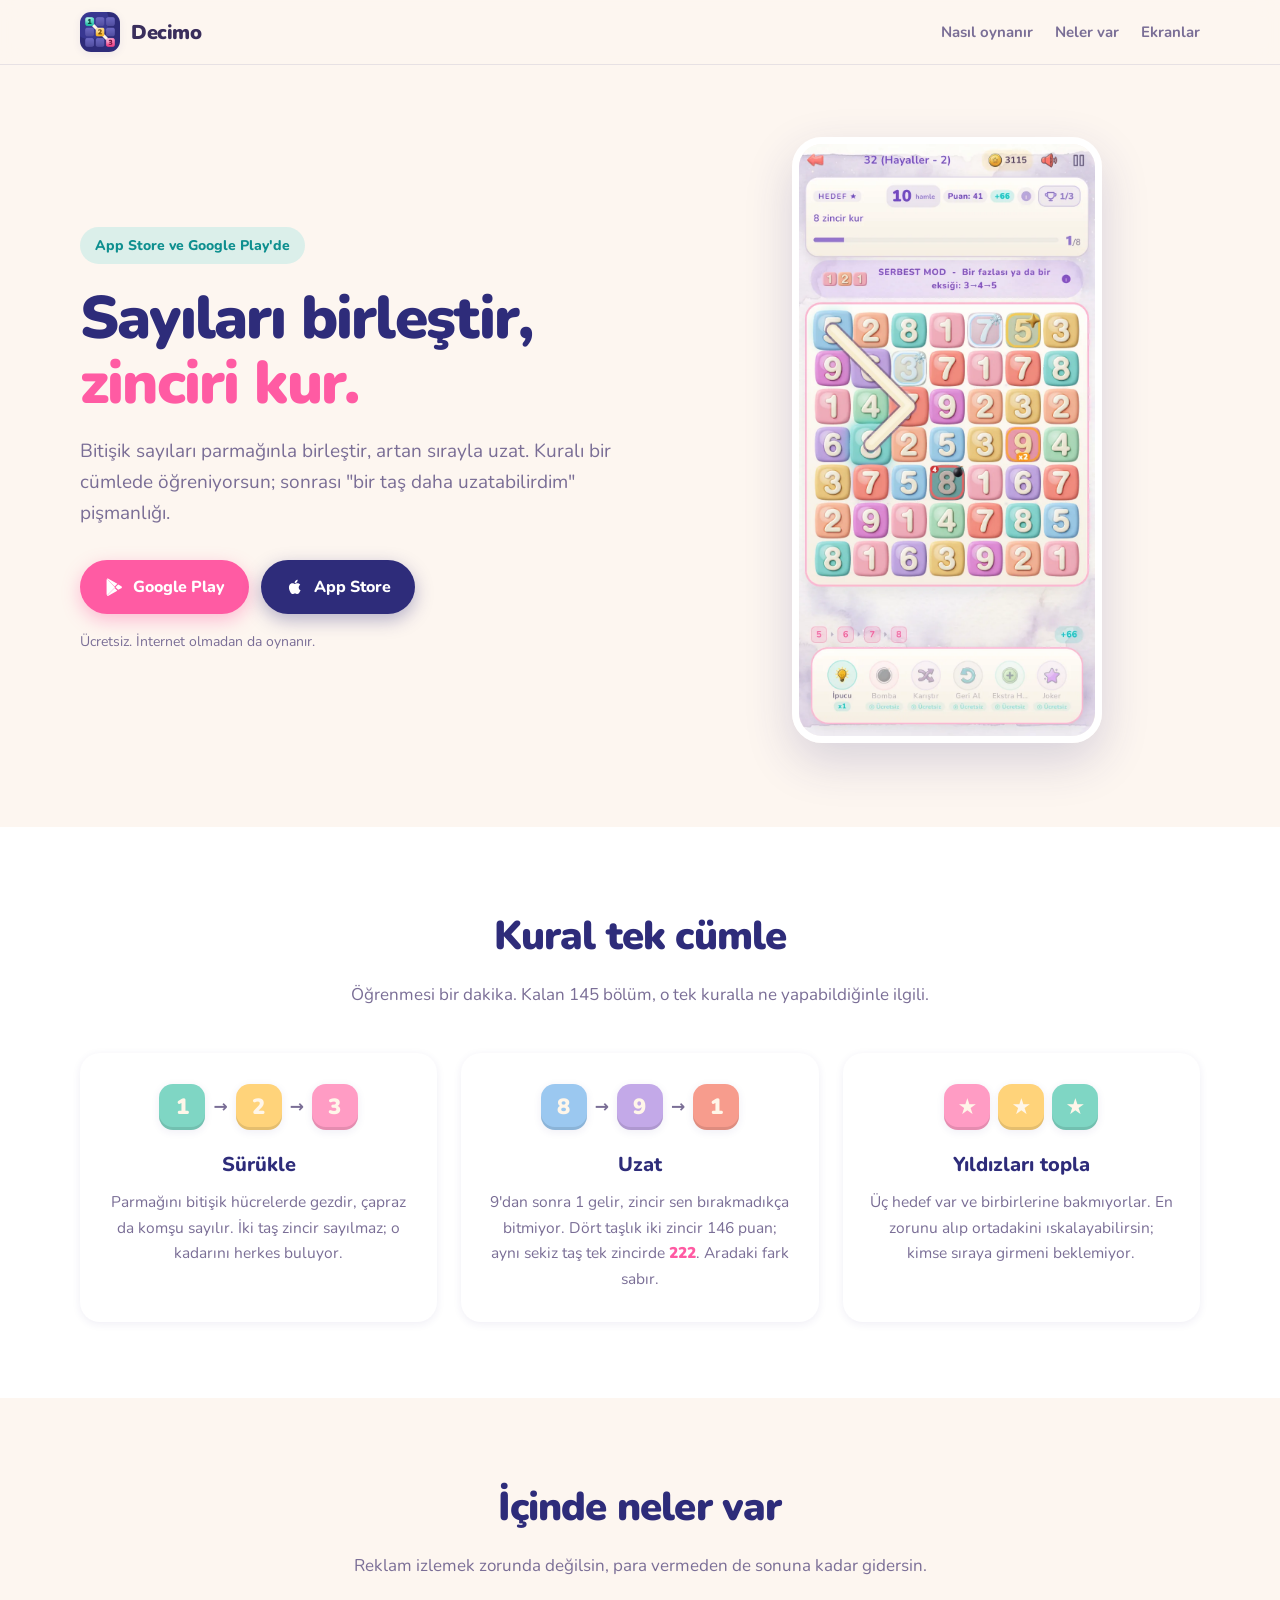
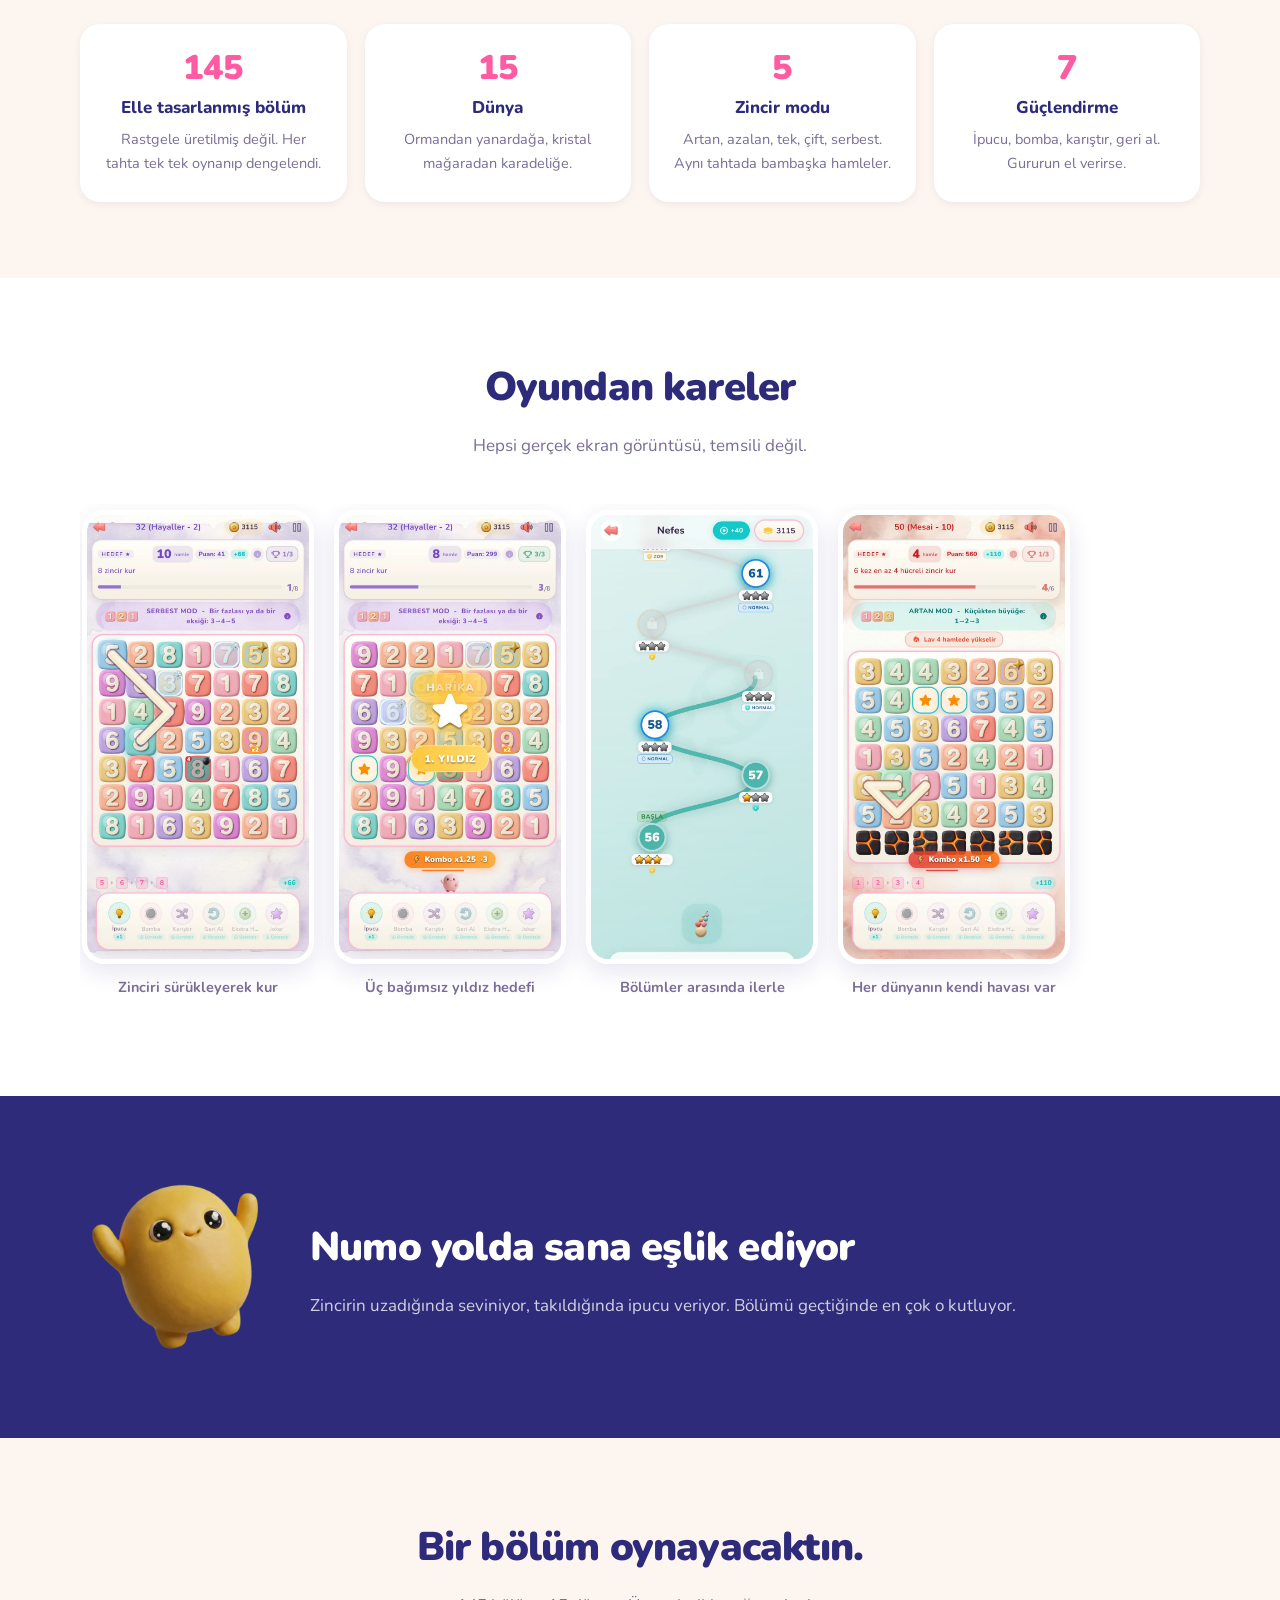
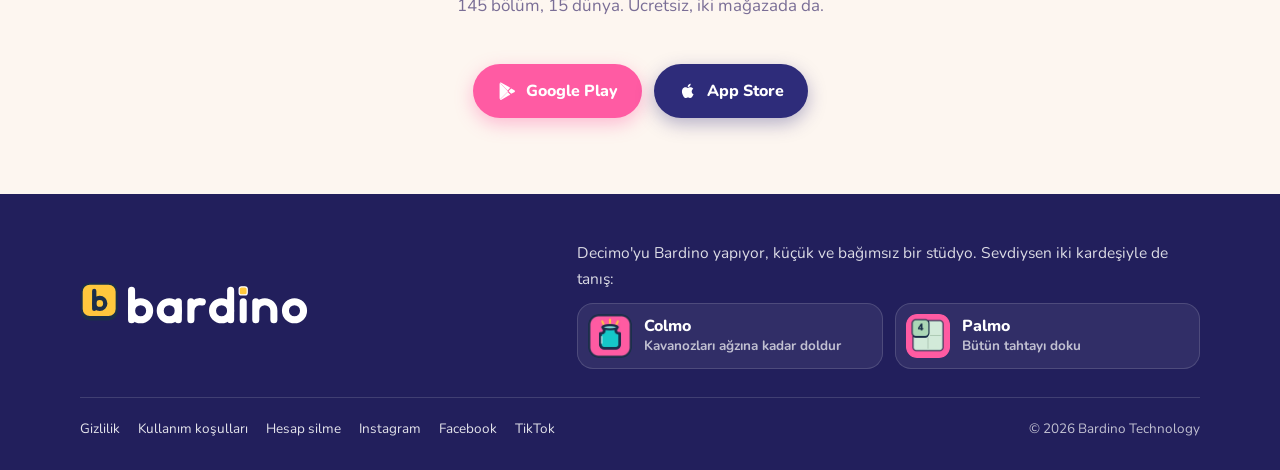
==== commit 722b3a49: "One footer for the three game sites: Bardino, then the two siblings The footers only said "X is made" ====
--- a/index.html
+++ b/index.html
@@ -205,9 +205,15 @@
     </div>
 </section>
 
-<footer>
-    <div class="kap">
-        <span>Decimo, <a href="https://bardino.app">Bardino Technology</a> tarafından geliştirildi.</span>
+<footer class="aile">
+    <div class="kap aile-ust">
+        <a class="aile-marka" href="https://bardino.app/tr/"><svg class="aile-logo" viewBox="0 0 600 124" role="img" aria-label="Bardino"><rect x="4.5" y="13.5" width="91" height="87" rx="21" fill="#1B2F4A" stroke="#1B2F4A" stroke-width="5"/><rect x="4.5" y="7" width="91" height="87" rx="21" fill="#FFC83D" stroke="#1B2F4A" stroke-width="5"/><g fill="none" stroke="#1B2F4A" stroke-width="11.2" stroke-linecap="round"><path d="M37.1 26.1V72.9"/><circle cx="51.5" cy="58.5" r="14.4"/></g><g transform="translate(124 12) scale(.656)"><g fill="none" stroke="currentColor" stroke-width="28" stroke-linecap="round" stroke-linejoin="round"><path d="M16 19V136"/><circle cx="52" cy="100" r="36"/><circle cx="166" cy="100" r="36"/><path d="M202 64V136"/><path d="M252 64V136M252 100A36 36 0 0 1 297.32 65.23"/><circle cx="374" cy="100" r="36"/><path d="M410 19V136"/><path d="M460 64V136"/><path d="M510 64V136M510 100A36 36 0 0 1 582 100V136"/><circle cx="664" cy="100" r="36"/></g><rect x="444" y="5" width="32" height="32" rx="9" fill="#FFC83D" stroke="currentColor" stroke-width="5"/></g></svg></a>
+        <div class="aile-kardes">
+            <p>Decimo'yu Bardino yapıyor, küçük ve bağımsız bir stüdyo. Sevdiysen iki kardeşiyle de tanış:</p>
+            <ul><li><a href="https://colmo.bardino.app/tr/"><img src="assets/aile/colmo.webp" alt="" width="44" height="44" loading="lazy"><span><b>Colmo</b><small>Kavanozları ağzına kadar doldur</small></span></a></li><li><a href="https://palmo.bardino.app/tr/"><img src="assets/aile/palmo.webp" alt="" width="44" height="44" loading="lazy"><span><b>Palmo</b><small>Bütün tahtayı doku</small></span></a></li></ul>
+        </div>
+    </div>
+    <div class="kap aile-alt">
         <div class="f-baglantilar">
             <a href="privacy-policy.html">Gizlilik</a>
             <a href="terms-of-use.html">Kullanım koşulları</a>
@@ -216,9 +222,7 @@
             <a href="https://www.facebook.com/profile.php?id=61593083333364">Facebook</a>
             <a href="https://www.tiktok.com/@decimo_game">TikTok</a>
         </div>
-    </div>
-    <div class="kap f-alt">
-        &copy; 2026 Bardino Technology
+        <span>&copy; 2026 Bardino Technology</span>
     </div>
 </footer>
 
--- a/css/style.css
+++ b/css/style.css
@@ -62,10 +62,6 @@
     --rozet-y: #3FE0E0;
     --dolgu-y: #53283C;
   }
-  /* Lacivert dugme ve altbilgi koyu zeminde kayboluyordu; uygulamanin bir
-     ust yuzeyi (#503C82) ve izgara zemini (#1C1030) ayirt ediyor. */
-  .d-apple { background: #503C82; }
-  footer, .footer { background: #1C1030; }
 }
 
 * { box-sizing: border-box; margin: 0; padding: 0; }
@@ -230,14 +226,46 @@
 .kapanis .dugmeler { justify-content: center; margin-top: 28px; }
 
 /* ── Altbilgi ────────────────────────────────────────────────────────── */
-footer { background: #221F5C; color: rgba(255, 255, 255, .72); padding: 46px 0 34px; font-size: 14.5px; }
-footer .kap { display: flex; gap: 20px; flex-wrap: wrap; align-items: center; }
+/* Uc oyun sitesinde ayni yapi: Bardino logosu, tek cumle ve iki kardes kart,
+   en altta yasal satir (Colmo ve Palmo'da build.py aile() uretiyor). Burada
+   Decimo'nun kurallariyla: lacivert bant, yumusak yuzeyler, kat kontur yok.
+   Bardino logosunun yazisi currentColor; bant koyu oldugu icin beyaz. */
+footer { background: #221F5C; color: rgba(255, 255, 255, .72); padding: 46px 0 30px; font-size: 14.5px; }
 footer a { color: rgba(255, 255, 255, .88); text-decoration: none; }
 footer a:hover { color: var(--sari); }
-.f-baglantilar { display: flex; gap: 18px; flex-wrap: wrap; margin-left: auto; }
-.f-alt { margin-top: 26px; padding-top: 20px; border-top: 1px solid rgba(255, 255, 255, .14); font-size: 13.5px; }
+.aile-ust { display: grid; grid-template-columns: minmax(0, 1fr) minmax(0, 1.35fr); gap: 22px 36px; align-items: center; }
+@media (max-width: 760px) { .aile-ust { grid-template-columns: 1fr; } }
+.aile-marka { display: inline-block; color: #fff; border-radius: 12px; }
+.aile-marka:hover { color: #fff; }
+.aile-logo { width: min(230px, 62vw); height: auto; display: block; }
+.aile-kardes p { color: rgba(255, 255, 255, .84); font-size: 15.5px; margin-bottom: 12px; }
+.aile-kardes ul { list-style: none; display: grid; grid-template-columns: repeat(auto-fit, minmax(200px, 1fr)); gap: 12px; }
+.aile-kardes a {
+  display: flex; align-items: center; gap: 12px; padding: 10px 14px 10px 10px;
+  background: rgba(255, 255, 255, .07); border: 1px solid rgba(255, 255, 255, .14);
+  border-radius: 16px; transition: background .16s ease, transform .16s ease;
+}
+.aile-kardes a:hover { background: rgba(255, 255, 255, .13); transform: translateY(-2px); }
+.aile-kardes img { width: 44px; height: 44px; border-radius: 11px; flex: none; }
+.aile-kardes b { display: block; color: #fff; font-size: 16px; font-weight: 800; line-height: 1.2; }
+.aile-kardes small { display: block; color: rgba(255, 255, 255, .7); font-size: 13.5px; font-weight: 700; line-height: 1.35; }
+.aile-alt {
+  display: flex; flex-wrap: wrap; gap: 10px 18px; align-items: center; justify-content: space-between;
+  margin-top: 28px; padding-top: 20px; border-top: 1px solid rgba(255, 255, 255, .14); font-size: 13.5px;
+}
+.f-baglantilar { display: flex; gap: 18px; flex-wrap: wrap; }
 
 @media (prefers-reduced-motion: reduce) {
   * { transition: none !important; }
+  .aile-kardes a:hover { transform: none; }
   html { scroll-behavior: auto; }
 }
+
+/* Koyu temada lacivert dugme ve altbilgi zeminde kayboluyordu; uygulamanin
+   bir ust yuzeyi (#503C82) ve izgara zemini (#1C1030) ayirt ediyor. Bu blok
+   dosyanin SONUNDA olmak zorunda: ayni ozgulluktaki .d-apple ve footer
+   kurallari yukarida, basa konunca onlar eziyordu. */
+@media (prefers-color-scheme: dark) {
+  .d-apple { background: #503C82; }
+  footer { background: #1C1030; }
+}
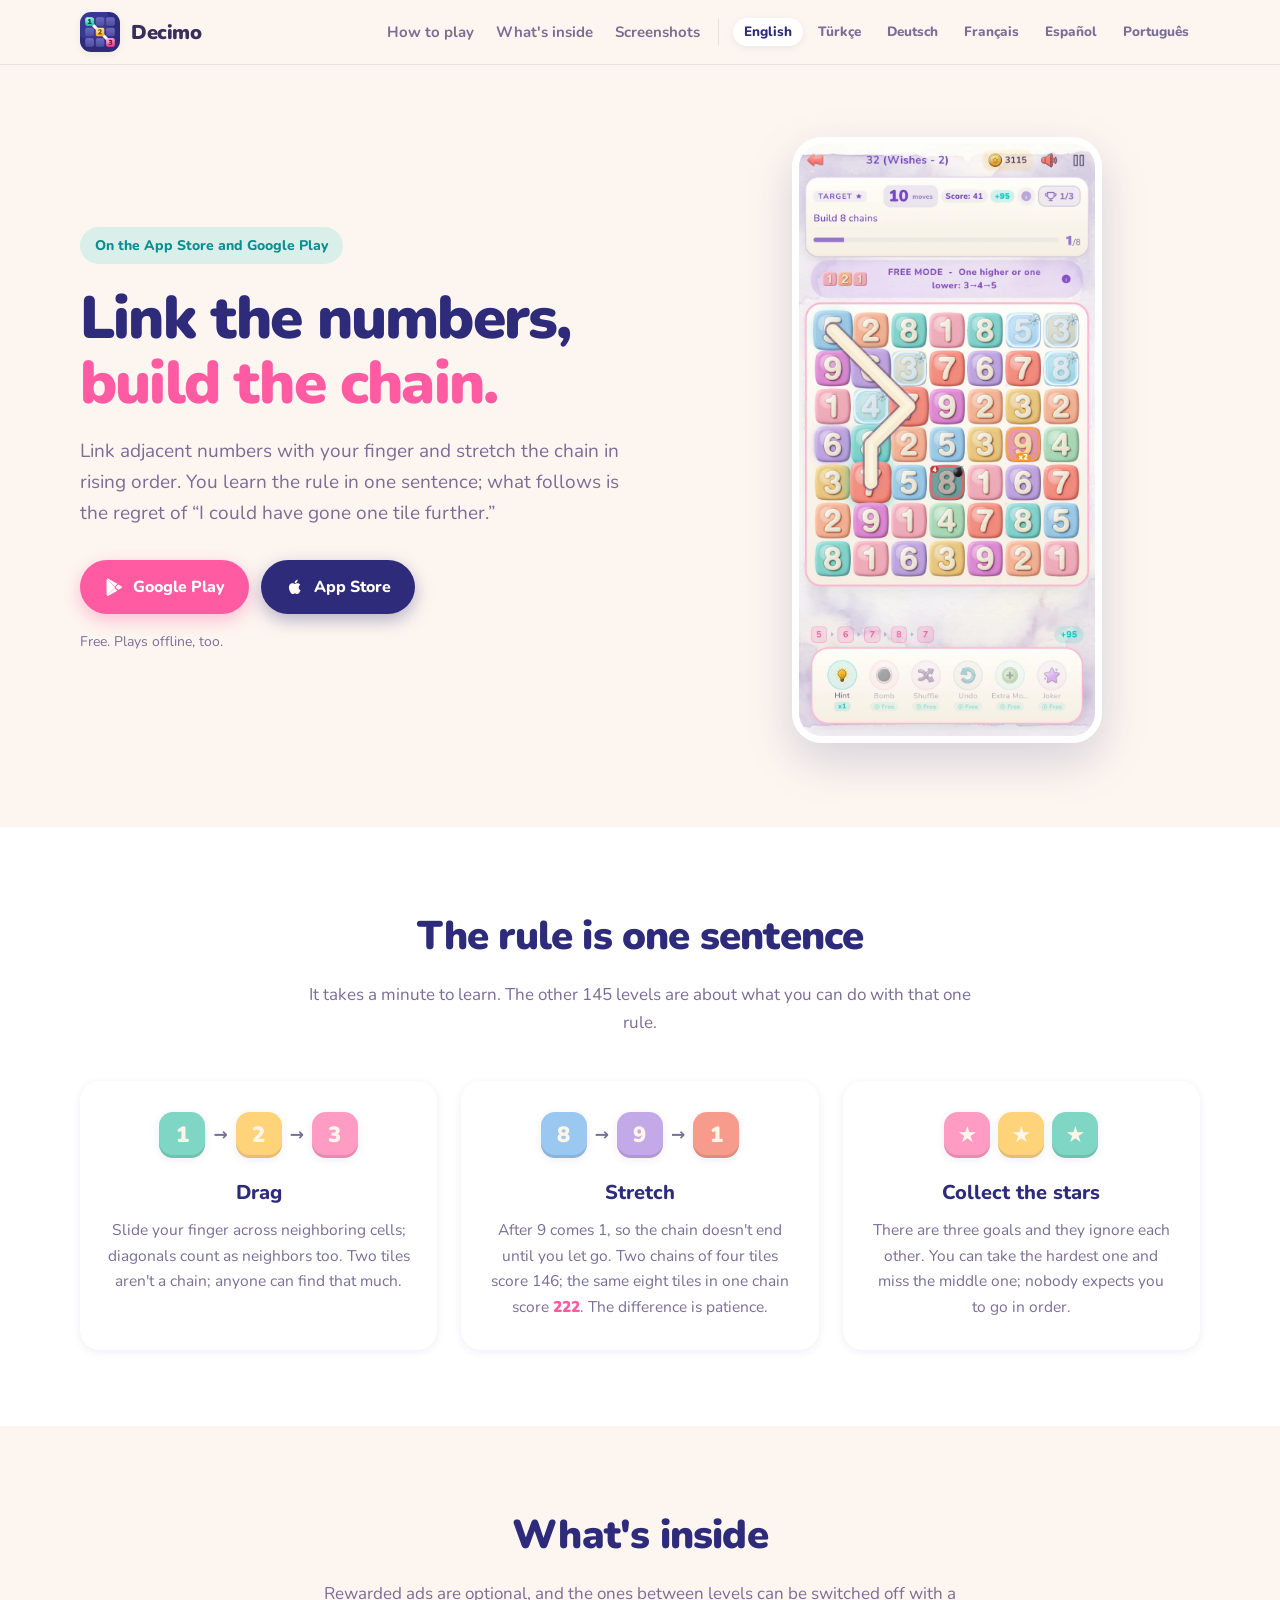
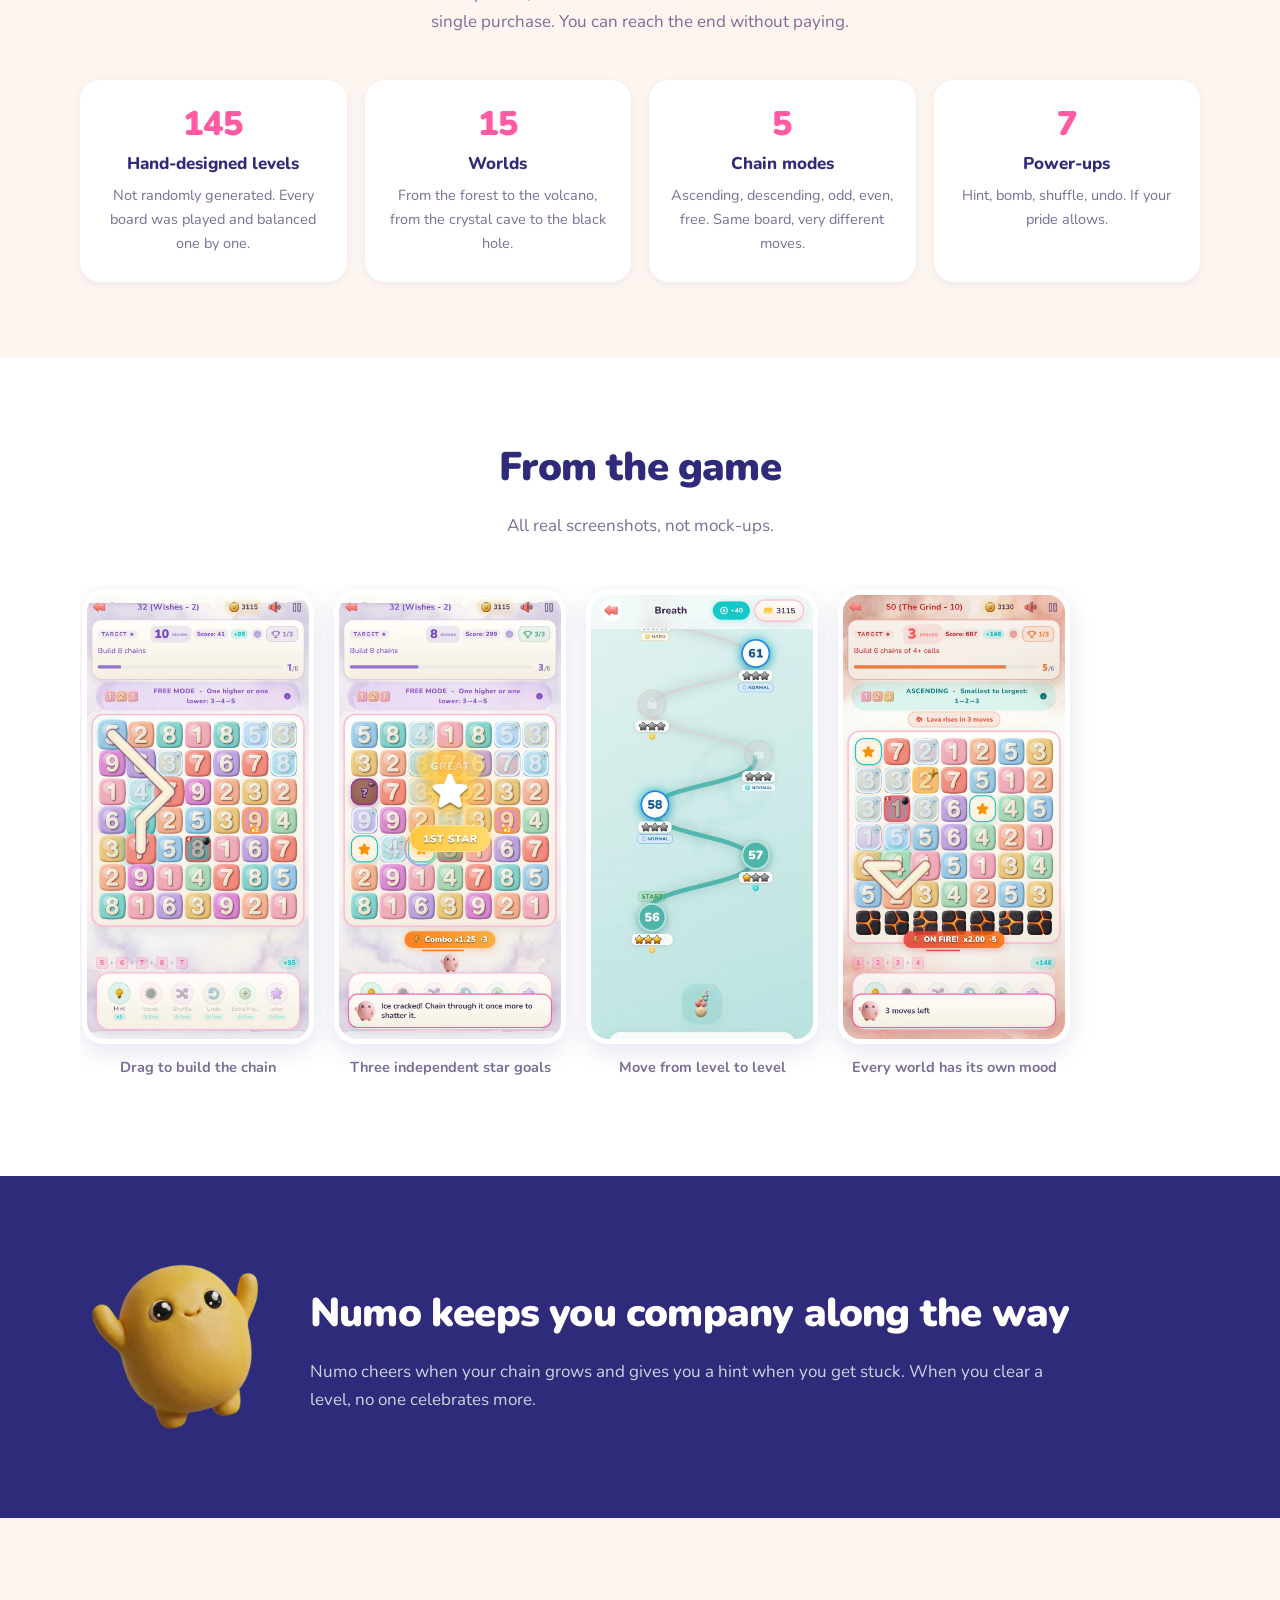
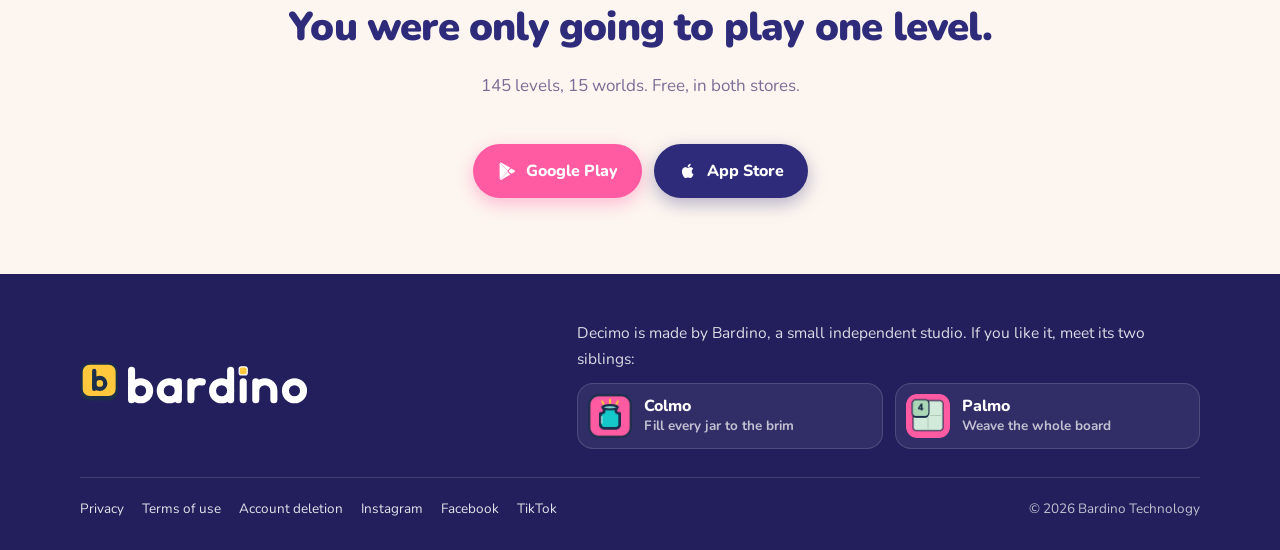
==== commit eb028956: "Six languages, English at the root, from a generator like Colmo and Palmo decimo.bardino.app was a h" ====
--- a/index.html
+++ b/index.html
@@ -1,83 +1,86 @@
 <!DOCTYPE html>
-<html lang="tr">
+<html lang="en">
 <head>
     <meta charset="UTF-8">
     <meta name="viewport" content="width=device-width, initial-scale=1.0">
-    <meta name="description" content="Decimo, bitişik sayıları sürükleyerek zincir kurduğun bir sayı bulmacası. 15 dünya, 145 bölüm. App Store ve Google Play'de ücretsiz.">
+    <meta name="description" content="Decimo is a number puzzle: drag across adjacent numbers to build a chain. 15 worlds, 145 levels. Free on the App Store and Google Play.">
     <meta name="robots" content="index, follow">
     <meta property="og:type" content="website">
     <meta property="og:url" content="https://decimo.bardino.app/">
-    <meta property="og:title" content="Decimo - Sayı Zinciri Bulmacası">
-    <meta property="og:description" content="Bitişik sayıları sürükle, zincir kur. 15 dünya, 145 bölüm, ücretsiz.">
+    <meta property="og:title" content="Decimo - Number Chain Puzzle">
+    <meta property="og:description" content="Drag across adjacent numbers and build a chain. 15 worlds, 145 levels, free.">
     <meta property="og:image" content="https://decimo.bardino.app/assets/decimo_share.png">
     <meta property="og:image:width" content="1200">
     <meta property="og:image:height" content="630">
-    <meta property="og:locale" content="tr_TR">
+    <meta property="og:locale" content="en_US">
     <meta property="og:site_name" content="Decimo">
     <meta name="twitter:card" content="summary_large_image">
-    <meta name="twitter:title" content="Decimo - Sayı Zinciri Bulmacası">
-    <meta name="twitter:description" content="Bitişik sayıları sürükle, zincir kur. 15 dünya, 145 bölüm, ücretsiz.">
+    <meta name="twitter:title" content="Decimo - Number Chain Puzzle">
+    <meta name="twitter:description" content="Drag across adjacent numbers and build a chain. 15 worlds, 145 levels, free.">
     <meta name="twitter:image" content="https://decimo.bardino.app/assets/decimo_share.png">
     <meta name="theme-color" content="#2E2C7A">
-    <title>Decimo - Sayı Zinciri Bulmacası</title>
-    <link rel="icon" type="image/png" href="assets/decimo_icon.png">
-    <link rel="apple-touch-icon" href="assets/decimo_icon.png">
+    <title>Decimo - Number Chain Puzzle</title>
+    <link rel="canonical" href="https://decimo.bardino.app/">
+    <link rel="alternate" hreflang="en" href="https://decimo.bardino.app/">
+    <link rel="alternate" hreflang="tr" href="https://decimo.bardino.app/tr/">
+    <link rel="alternate" hreflang="de" href="https://decimo.bardino.app/de/">
+    <link rel="alternate" hreflang="fr" href="https://decimo.bardino.app/fr/">
+    <link rel="alternate" hreflang="es" href="https://decimo.bardino.app/es/">
+    <link rel="alternate" hreflang="pt" href="https://decimo.bardino.app/pt/">
+    <link rel="alternate" hreflang="x-default" href="https://decimo.bardino.app/">
+    <link rel="icon" type="image/png" href="/assets/decimo_icon.png">
+    <link rel="apple-touch-icon" href="/assets/decimo_icon.png">
     <link rel="manifest" href="/manifest.json">
     <link rel="preconnect" href="https://fonts.googleapis.com">
     <link rel="preconnect" href="https://fonts.gstatic.com" crossorigin>
     <link href="https://fonts.googleapis.com/css2?family=Nunito:wght@400;600;700;800;900&display=swap" rel="stylesheet">
-    <link rel="stylesheet" href="css/style.css">
+    <link rel="stylesheet" href="/css/style.css">
 </head>
 <body>
 
 <header class="ust">
     <div class="kap">
         <a class="marka" href="/">
-            <img src="assets/decimo_icon.png" alt="Decimo" width="40" height="40">
+            <img src="/assets/decimo_icon.png" alt="Decimo" width="40" height="40">
             <b>Decimo</b>
         </a>
-        <nav>
-            <a href="#nasil">Nasıl oynanır</a>
-            <a href="#icinde">Neler var</a>
-            <a href="#ekranlar">Ekranlar</a>
+        <nav class="cipa">
+            <a href="#nasil">How to play</a>
+            <a href="#icinde">What's inside</a>
+            <a href="#ekranlar">Screenshots</a>
         </nav>
+        <div class="diller" role="navigation" aria-label="Language"><a href="/" hreflang="en" lang="en" aria-current="page"><span class="kod">EN</span><span class="ad">English</span></a><a href="/tr/" hreflang="tr" lang="tr"><span class="kod">TR</span><span class="ad">Türkçe</span></a><a href="/de/" hreflang="de" lang="de"><span class="kod">DE</span><span class="ad">Deutsch</span></a><a href="/fr/" hreflang="fr" lang="fr"><span class="kod">FR</span><span class="ad">Français</span></a><a href="/es/" hreflang="es" lang="es"><span class="kod">ES</span><span class="ad">Español</span></a><a href="/pt/" hreflang="pt" lang="pt"><span class="kod">PT</span><span class="ad">Português</span></a></div>
     </div>
 </header>
 
 <section class="kahraman">
     <div class="kap">
         <div>
-            <span class="rozet">App Store ve Google Play'de</span>
-            <h1>Sayıları birleştir,<br><em>zinciri kur.</em></h1>
-            <p class="alt">
-                Bitişik sayıları parmağınla birleştir, artan sırayla uzat. Kuralı bir
-                cümlede öğreniyorsun; sonrası "bir taş daha uzatabilirdim" pişmanlığı.
-            </p>
+            <span class="rozet">On the App Store and Google Play</span>
+            <h1>Link the numbers,<br><em>build the chain.</em></h1>
+            <p class="alt">Link adjacent numbers with your finger and stretch the chain in rising order. You learn the rule in one sentence; what follows is the regret of “I could have gone one tile further.”</p>
             <div class="dugmeler">
                 <a class="dugme d-play" href="https://play.google.com/store/apps/details?id=com.bardino.numberchain&amp;referrer=utm_source%3Ddecimo_site%26utm_medium%3Dweb%26utm_campaign%3Dhero">
                     <svg viewBox="0 0 24 24" aria-hidden="true"><path d="M3.6 2.3c-.3.3-.5.8-.5 1.4v16.6c0 .6.2 1.1.5 1.4l.1.1 9.3-9.3v-.2L3.6 2.3zM17 15.4l-3.1-3.1v-.2L17 9l.1.1 3.7 2.1c1 .6 1 1.6 0 2.2L17 15.4zM16 16.4l-3.2-3.2-9.2 9.2c.4.4 1 .4 1.7 0l10.7-6zM16 8.1L5.3 2.1c-.7-.4-1.3-.4-1.7 0l9.2 9.2L16 8.1z"/></svg>
                     Google Play
                 </a>
-                <a class="dugme d-apple" href="https://apps.apple.com/tr/app/decimo-number-chain/id6792291932?utm_source=decimo_site&amp;utm_medium=web&amp;utm_campaign=hero">
+                <a class="dugme d-apple" href="https://apps.apple.com/app/decimo-number-chain/id6792291932?utm_source=decimo_site&amp;utm_medium=web&amp;utm_campaign=hero">
                     <svg viewBox="0 0 24 24" aria-hidden="true"><path d="M16.4 12.7c0-2.2 1.8-3.3 1.9-3.4-1-1.5-2.6-1.7-3.2-1.7-1.4-.1-2.7.8-3.3.8-.7 0-1.7-.8-2.8-.8-1.5 0-2.8.8-3.6 2.1-1.5 2.6-.4 6.5 1.1 8.6.7 1 1.6 2.2 2.7 2.2 1.1 0 1.5-.7 2.8-.7 1.3 0 1.6.7 2.8.7 1.2 0 1.9-1 2.6-2.1.8-1.2 1.2-2.4 1.2-2.4s-2.2-.9-2.2-3.3zM14.3 5.9c.6-.7 1-1.7.9-2.7-.9 0-2 .6-2.6 1.3-.6.6-1.1 1.7-.9 2.6 1 .1 2-.5 2.6-1.2z"/></svg>
                     App Store
                 </a>
             </div>
-            <p class="kucuk">Ücretsiz. İnternet olmadan da oynanır.</p>
+            <p class="kucuk">Free. Plays offline, too.</p>
         </div>
         <div class="telefon">
-            <img src="assets/shots/01_chain.webp" alt="Decimo oynanış ekranı: sayı ızgarasında kurulan zincir" width="800" height="1600" loading="eager">
+            <img src="/assets/shots/01_chain.webp" alt="Decimo gameplay: a chain being built on the number grid" width="800" height="1600" loading="eager">
         </div>
     </div>
 </section>
 
 <section id="nasil" class="beyaz-bolum">
     <div class="kap">
-        <h2>Kural tek cümle</h2>
-        <p class="bolum-alt">
-            Öğrenmesi bir dakika. Kalan 145 bölüm, o tek kuralla ne yapabildiğinle
-            ilgili.
-        </p>
+        <h2>The rule is one sentence</h2>
+        <p class="bolum-alt">It takes a minute to learn. The other 145 levels are about what you can do with that one rule.</p>
         <div class="adimlar">
             <div class="adim">
                 <div class="taslar">
@@ -85,25 +88,17 @@
                     <span class="tas t2">2</span><span class="ok">→</span>
                     <span class="tas t3">3</span>
                 </div>
-                <h3>Sürükle</h3>
-                <p>
-                    Parmağını bitişik hücrelerde gezdir, çapraz da komşu sayılır.
-                    İki taş zincir sayılmaz; o kadarını herkes buluyor.
-                </p>
-            </div>
-            <!-- Taşlar kuralın kendisini gösteriyor: 8-9-1 sarmayı anlatıyor,
-                 7-8-9 yalnızca artışı tekrar ederdi. -->
+                <h3>Drag</h3>
+                <p>Slide your finger across neighboring cells; diagonals count as neighbors too. Two tiles aren't a chain; anyone can find that much.</p>
+            </div>
             <div class="adim">
                 <div class="taslar">
                     <span class="tas t4">8</span><span class="ok">→</span>
                     <span class="tas t5">9</span><span class="ok">→</span>
                     <span class="tas t6">1</span>
                 </div>
-                <h3>Uzat</h3>
-                <p>
-                    9'dan sonra 1 gelir, zincir sen bırakmadıkça bitmiyor. Dört taşlık
-                    iki zincir 146 puan; aynı sekiz taş tek zincirde <strong>222</strong>. Aradaki fark sabır.
-                </p>
+                <h3>Stretch</h3>
+                <p>After 9 comes 1, so the chain doesn't end until you let go. Two chains of four tiles score 146; the same eight tiles in one chain score <strong>222</strong>. The difference is patience.</p>
             </div>
             <div class="adim">
                 <div class="taslar">
@@ -111,11 +106,8 @@
                     <span class="tas t2">★</span>
                     <span class="tas t1">★</span>
                 </div>
-                <h3>Yıldızları topla</h3>
-                <p>
-                    Üç hedef var ve birbirlerine bakmıyorlar. En zorunu alıp ortadakini
-                    ıskalayabilirsin; kimse sıraya girmeni beklemiyor.
-                </p>
+                <h3>Collect the stars</h3>
+                <p>There are three goals and they ignore each other. You can take the hardest one and miss the middle one; nobody expects you to go in order.</p>
             </div>
         </div>
     </div>
@@ -123,28 +115,28 @@
 
 <section id="icinde">
     <div class="kap">
-        <h2>İçinde neler var</h2>
-        <p class="bolum-alt">Reklam izlemek zorunda değilsin, para vermeden de sonuna kadar gidersin.</p>
+        <h2>What's inside</h2>
+        <p class="bolum-alt">Rewarded ads are optional, and the ones between levels can be switched off with a single purchase. You can reach the end without paying.</p>
         <div class="ozellikler">
             <div class="ozellik">
                 <div class="sayi">145</div>
-                <h3>Elle tasarlanmış bölüm</h3>
-                <p>Rastgele üretilmiş değil. Her tahta tek tek oynanıp dengelendi.</p>
+                <h3>Hand-designed levels</h3>
+                <p>Not randomly generated. Every board was played and balanced one by one.</p>
             </div>
             <div class="ozellik">
                 <div class="sayi">15</div>
-                <h3>Dünya</h3>
-                <p>Ormandan yanardağa, kristal mağaradan karadeliğe.</p>
+                <h3>Worlds</h3>
+                <p>From the forest to the volcano, from the crystal cave to the black hole.</p>
             </div>
             <div class="ozellik">
                 <div class="sayi">5</div>
-                <h3>Zincir modu</h3>
-                <p>Artan, azalan, tek, çift, serbest. Aynı tahtada bambaşka hamleler.</p>
+                <h3>Chain modes</h3>
+                <p>Ascending, descending, odd, even, free. Same board, very different moves.</p>
             </div>
             <div class="ozellik">
                 <div class="sayi">7</div>
-                <h3>Güçlendirme</h3>
-                <p>İpucu, bomba, karıştır, geri al. Gururun el verirse.</p>
+                <h3>Power-ups</h3>
+                <p>Hint, bomb, shuffle, undo. If your pride allows.</p>
             </div>
         </div>
     </div>
@@ -152,24 +144,24 @@
 
 <section id="ekranlar" class="beyaz-bolum">
     <div class="kap">
-        <h2>Oyundan kareler</h2>
-        <p class="bolum-alt">Hepsi gerçek ekran görüntüsü, temsili değil.</p>
+        <h2>From the game</h2>
+        <p class="bolum-alt">All real screenshots, not mock-ups.</p>
         <div class="vitrin">
             <figure>
-                <img src="assets/shots/01_chain.webp" alt="Zincir kurulurken oynanış ekranı" width="800" height="1600" loading="lazy">
-                <figcaption>Zinciri sürükleyerek kur</figcaption>
-            </figure>
-            <figure>
-                <img src="assets/shots/03_star.webp" alt="Bölüm sırasında kazanılan ilk yıldız" width="800" height="1600" loading="lazy">
-                <figcaption>Üç bağımsız yıldız hedefi</figcaption>
-            </figure>
-            <figure>
-                <img src="assets/shots/05_map.webp" alt="Bölüm haritası" width="800" height="1600" loading="lazy">
-                <figcaption>Bölümler arasında ilerle</figcaption>
-            </figure>
-            <figure>
-                <img src="assets/shots/06_world.webp" alt="Yanardağ dünyasında lav yükselirken kurulan zincir" width="800" height="1600" loading="lazy">
-                <figcaption>Her dünyanın kendi havası var</figcaption>
+                <img src="/assets/shots/01_chain.webp" alt="Gameplay screen while a chain is being drawn" width="800" height="1600" loading="lazy">
+                <figcaption>Drag to build the chain</figcaption>
+            </figure>
+            <figure>
+                <img src="/assets/shots/03_star.webp" alt="The first star, earned mid-level" width="800" height="1600" loading="lazy">
+                <figcaption>Three independent star goals</figcaption>
+            </figure>
+            <figure>
+                <img src="/assets/shots/05_map.webp" alt="The level map" width="800" height="1600" loading="lazy">
+                <figcaption>Move from level to level</figcaption>
+            </figure>
+            <figure>
+                <img src="/assets/shots/06_world.webp" alt="A chain being built as lava rises in the volcano world" width="800" height="1600" loading="lazy">
+                <figcaption>Every world has its own mood</figcaption>
             </figure>
         </div>
     </div>
@@ -177,27 +169,24 @@
 
 <section class="numo-bant">
     <div class="kap">
-        <img src="assets/numo.webp" alt="Numo, Decimo'nun maskotu" width="190" height="190" loading="lazy">
+        <img src="/assets/numo.webp" alt="Numo, Decimo's mascot" width="190" height="190" loading="lazy">
         <div>
-            <h2>Numo yolda sana eşlik ediyor</h2>
-            <p>
-                Zincirin uzadığında seviniyor, takıldığında ipucu veriyor.
-                Bölümü geçtiğinde en çok o kutluyor.
-            </p>
+            <h2>Numo keeps you company along the way</h2>
+            <p>Numo cheers when your chain grows and gives you a hint when you get stuck. When you clear a level, no one celebrates more.</p>
         </div>
     </div>
 </section>
 
 <section class="kapanis">
     <div class="kap">
-        <h2>Bir bölüm oynayacaktın.</h2>
-        <p class="bolum-alt">145 bölüm, 15 dünya. Ücretsiz, iki mağazada da.</p>
+        <h2>You were only going to play one level.</h2>
+        <p class="bolum-alt">145 levels, 15 worlds. Free, in both stores.</p>
         <div class="dugmeler">
             <a class="dugme d-play" href="https://play.google.com/store/apps/details?id=com.bardino.numberchain&amp;referrer=utm_source%3Ddecimo_site%26utm_medium%3Dweb%26utm_campaign%3Dcta_band">
                 <svg viewBox="0 0 24 24" aria-hidden="true"><path d="M3.6 2.3c-.3.3-.5.8-.5 1.4v16.6c0 .6.2 1.1.5 1.4l.1.1 9.3-9.3v-.2L3.6 2.3zM17 15.4l-3.1-3.1v-.2L17 9l.1.1 3.7 2.1c1 .6 1 1.6 0 2.2L17 15.4zM16 16.4l-3.2-3.2-9.2 9.2c.4.4 1 .4 1.7 0l10.7-6zM16 8.1L5.3 2.1c-.7-.4-1.3-.4-1.7 0l9.2 9.2L16 8.1z"/></svg>
                 Google Play
             </a>
-            <a class="dugme d-apple" href="https://apps.apple.com/tr/app/decimo-number-chain/id6792291932?utm_source=decimo_site&amp;utm_medium=web&amp;utm_campaign=cta_band">
+            <a class="dugme d-apple" href="https://apps.apple.com/app/decimo-number-chain/id6792291932?utm_source=decimo_site&amp;utm_medium=web&amp;utm_campaign=cta_band">
                 <svg viewBox="0 0 24 24" aria-hidden="true"><path d="M16.4 12.7c0-2.2 1.8-3.3 1.9-3.4-1-1.5-2.6-1.7-3.2-1.7-1.4-.1-2.7.8-3.3.8-.7 0-1.7-.8-2.8-.8-1.5 0-2.8.8-3.6 2.1-1.5 2.6-.4 6.5 1.1 8.6.7 1 1.6 2.2 2.7 2.2 1.1 0 1.5-.7 2.8-.7 1.3 0 1.6.7 2.8.7 1.2 0 1.9-1 2.6-2.1.8-1.2 1.2-2.4 1.2-2.4s-2.2-.9-2.2-3.3zM14.3 5.9c.6-.7 1-1.7.9-2.7-.9 0-2 .6-2.6 1.3-.6.6-1.1 1.7-.9 2.6 1 .1 2-.5 2.6-1.2z"/></svg>
                 App Store
             </a>
@@ -207,17 +196,17 @@
 
 <footer class="aile">
     <div class="kap aile-ust">
-        <a class="aile-marka" href="https://bardino.app/tr/"><svg class="aile-logo" viewBox="0 0 600 124" role="img" aria-label="Bardino"><rect x="4.5" y="13.5" width="91" height="87" rx="21" fill="#1B2F4A" stroke="#1B2F4A" stroke-width="5"/><rect x="4.5" y="7" width="91" height="87" rx="21" fill="#FFC83D" stroke="#1B2F4A" stroke-width="5"/><g fill="none" stroke="#1B2F4A" stroke-width="11.2" stroke-linecap="round"><path d="M37.1 26.1V72.9"/><circle cx="51.5" cy="58.5" r="14.4"/></g><g transform="translate(124 12) scale(.656)"><g fill="none" stroke="currentColor" stroke-width="28" stroke-linecap="round" stroke-linejoin="round"><path d="M16 19V136"/><circle cx="52" cy="100" r="36"/><circle cx="166" cy="100" r="36"/><path d="M202 64V136"/><path d="M252 64V136M252 100A36 36 0 0 1 297.32 65.23"/><circle cx="374" cy="100" r="36"/><path d="M410 19V136"/><path d="M460 64V136"/><path d="M510 64V136M510 100A36 36 0 0 1 582 100V136"/><circle cx="664" cy="100" r="36"/></g><rect x="444" y="5" width="32" height="32" rx="9" fill="#FFC83D" stroke="currentColor" stroke-width="5"/></g></svg></a>
+        <a class="aile-marka" href="https://bardino.app/"><svg class="aile-logo" viewBox="0 0 600 124" role="img" aria-label="Bardino"><rect x="4.5" y="13.5" width="91" height="87" rx="21" fill="#1B2F4A" stroke="#1B2F4A" stroke-width="5"/><rect x="4.5" y="7" width="91" height="87" rx="21" fill="#FFC83D" stroke="#1B2F4A" stroke-width="5"/><g fill="none" stroke="#1B2F4A" stroke-width="11.2" stroke-linecap="round"><path d="M37.1 26.1V72.9"/><circle cx="51.5" cy="58.5" r="14.4"/></g><g transform="translate(124 12) scale(.656)"><g fill="none" stroke="currentColor" stroke-width="28" stroke-linecap="round" stroke-linejoin="round"><path d="M16 19V136"/><circle cx="52" cy="100" r="36"/><circle cx="166" cy="100" r="36"/><path d="M202 64V136"/><path d="M252 64V136M252 100A36 36 0 0 1 297.32 65.23"/><circle cx="374" cy="100" r="36"/><path d="M410 19V136"/><path d="M460 64V136"/><path d="M510 64V136M510 100A36 36 0 0 1 582 100V136"/><circle cx="664" cy="100" r="36"/></g><rect x="444" y="5" width="32" height="32" rx="9" fill="#FFC83D" stroke="currentColor" stroke-width="5"/></g></svg></a>
         <div class="aile-kardes">
-            <p>Decimo'yu Bardino yapıyor, küçük ve bağımsız bir stüdyo. Sevdiysen iki kardeşiyle de tanış:</p>
-            <ul><li><a href="https://colmo.bardino.app/tr/"><img src="assets/aile/colmo.webp" alt="" width="44" height="44" loading="lazy"><span><b>Colmo</b><small>Kavanozları ağzına kadar doldur</small></span></a></li><li><a href="https://palmo.bardino.app/tr/"><img src="assets/aile/palmo.webp" alt="" width="44" height="44" loading="lazy"><span><b>Palmo</b><small>Bütün tahtayı doku</small></span></a></li></ul>
+            <p>Decimo is made by Bardino, a small independent studio. If you like it, meet its two siblings:</p>
+            <ul><li><a href="https://colmo.bardino.app/"><img src="/assets/aile/colmo.webp" alt="" width="44" height="44" loading="lazy"><span><b>Colmo</b><small>Fill every jar to the brim</small></span></a></li><li><a href="https://palmo.bardino.app/"><img src="/assets/aile/palmo.webp" alt="" width="44" height="44" loading="lazy"><span><b>Palmo</b><small>Weave the whole board</small></span></a></li></ul>
         </div>
     </div>
     <div class="kap aile-alt">
         <div class="f-baglantilar">
-            <a href="privacy-policy.html">Gizlilik</a>
-            <a href="terms-of-use.html">Kullanım koşulları</a>
-            <a href="account-deletion.html">Hesap silme</a>
+            <a href="/privacy-policy.html">Privacy</a>
+            <a href="/terms-of-use.html">Terms of use</a>
+            <a href="/account-deletion.html">Account deletion</a>
             <a href="https://www.instagram.com/decimogame/">Instagram</a>
             <a href="https://www.facebook.com/profile.php?id=61593083333364">Facebook</a>
             <a href="https://www.tiktok.com/@decimo_game">TikTok</a>
@@ -234,6 +223,7 @@
   "applicationCategory": "GameApplication",
   "operatingSystem": "Android, iOS",
   "url": "https://decimo.bardino.app/",
+  "inLanguage": "en",
   "installUrl": "https://play.google.com/store/apps/details?id=com.bardino.numberchain",
   "image": "https://decimo.bardino.app/assets/decimo_share.png",
   "offers": {"@type": "Offer", "price": "0", "priceCurrency": "TRY"},
@@ -242,7 +232,7 @@
     "https://www.instagram.com/decimogame/",
     "https://www.tiktok.com/@decimo_game",
     "https://www.facebook.com/profile.php?id=61593083333364",
-    "https://apps.apple.com/tr/app/decimo-number-chain/id6792291932"
+    "https://apps.apple.com/app/decimo-number-chain/id6792291932"
   ]
 }
 </script>
--- a/css/style.css
+++ b/css/style.css
@@ -103,6 +103,48 @@
 .ust nav a:hover { color: var(--pembe); }
 @media (max-width: 720px) { .ust nav { display: none; } }
 
+/* ── Dil secici ──────────────────────────────────────────────────────── */
+/* Colmo ve Palmo'daki .diller ile ayni yapi, bayrak yok. Gorunum Decimo'nun:
+   hap bicimi, yumusak golge, kat kontur yok. Secili dil beyaz yuzeyde ve
+   marka ikonuyla ayni golgede duruyor.
+
+   Alti dilin tam adi ~500 piksel istiyor; 375 piksellik telefonda markadan
+   sonra ~205 piksel kaliyor. O yuzden 1180 altinda iki harfli koda donuyor
+   ve 900 altinda capa menusu (.cipa) kalkiyor, ikisi birden sigmiyordu.
+   Tam ad yalnizca gozden gizleniyor: ekran okuyucu yine "Deutsch" okuyor.
+   Yine de sigmazsa (320 piksel) satir kiriliyor, yatay tasma olmuyor. */
+.diller {
+  margin-left: auto; min-width: 0;
+  display: flex; flex-wrap: wrap; justify-content: flex-end; gap: 4px;
+}
+.ust .cipa + .diller { margin-left: 4px; padding-left: 14px; border-left: 1px solid var(--cizgi); }
+.diller a {
+  display: inline-block; padding: 5px 11px; border-radius: 999px;
+  color: var(--soluk); text-decoration: none;
+  font-weight: 800; font-size: 13.5px; line-height: 1.3;
+  transition: color .16s ease, background .16s ease;
+}
+.diller a:hover { color: var(--pembe); }
+.diller a[aria-current="page"] { color: var(--baslik); background: var(--beyaz); box-shadow: var(--golge-s); }
+.diller .kod { display: none; }
+@media (max-width: 1180px) {
+  .diller a { padding: 5px 8px; }
+  .diller .kod { display: inline; }
+  .diller .ad {
+    position: absolute; width: 1px; height: 1px; overflow: hidden;
+    clip: rect(0 0 0 0); clip-path: inset(50%); white-space: nowrap;
+  }
+}
+@media (max-width: 900px) {
+  .ust .cipa { display: none; }
+  .ust .cipa + .diller { margin-left: auto; padding-left: 0; border-left: 0; }
+}
+@media (max-width: 420px) {
+  .ust .kap { gap: 10px; }
+  .diller { gap: 2px; }
+  .diller a { padding: 5px 6px; font-size: 13px; }
+}
+
 /* ── Butonlar ────────────────────────────────────────────────────────── */
 .dugmeler { display: flex; gap: 12px; flex-wrap: wrap; }
 .dugme {
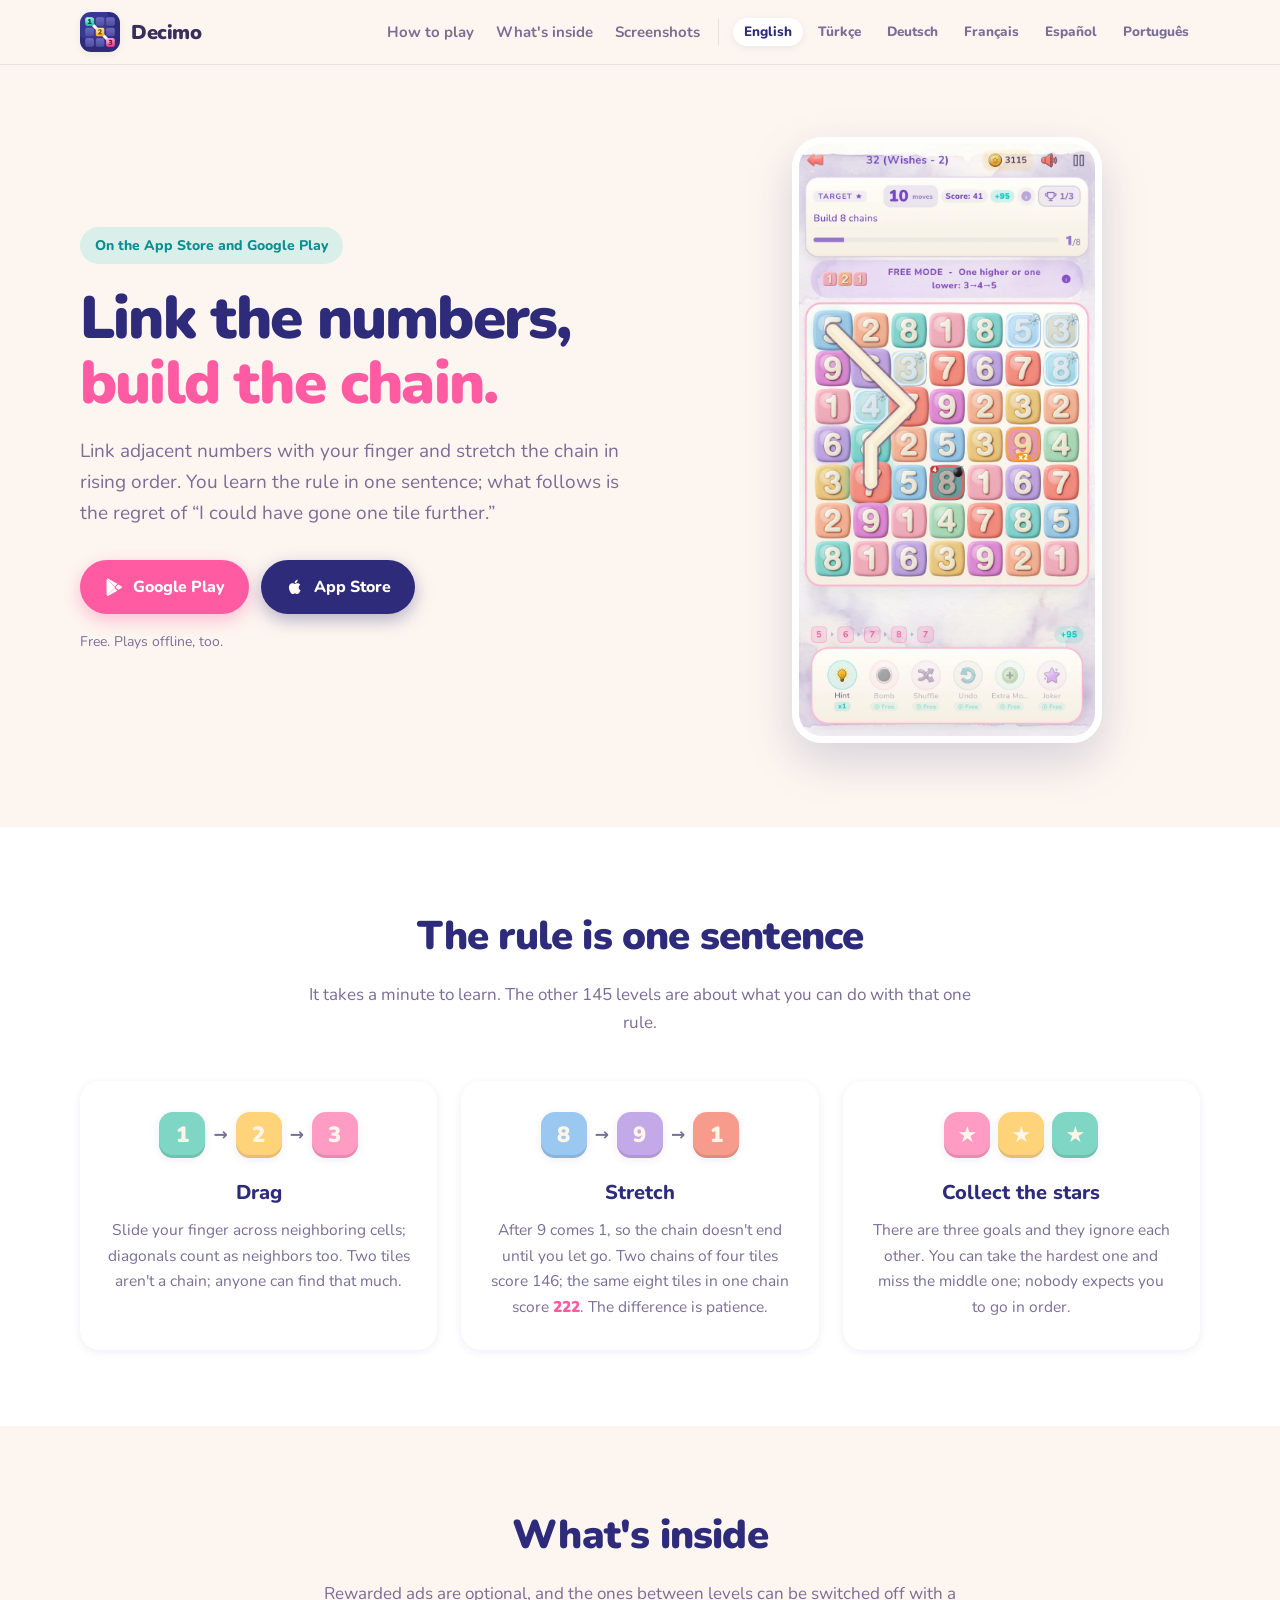
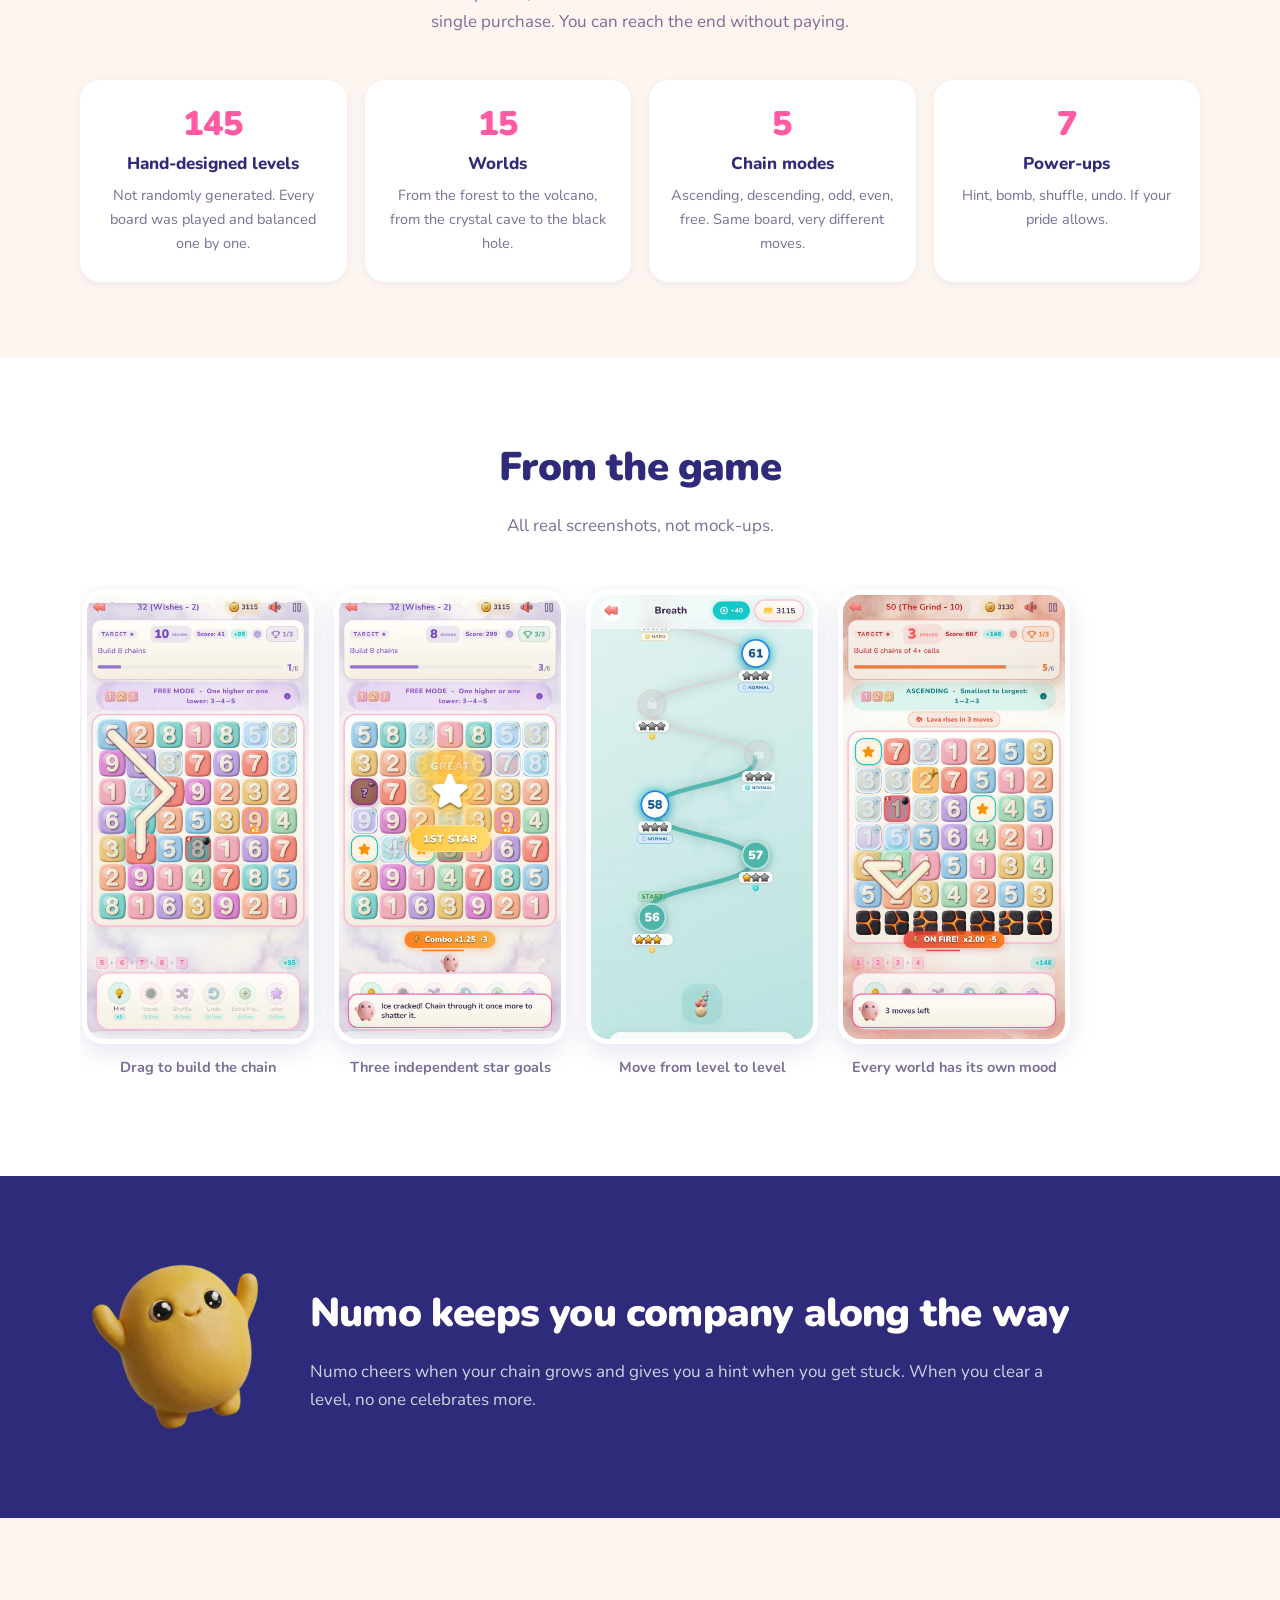
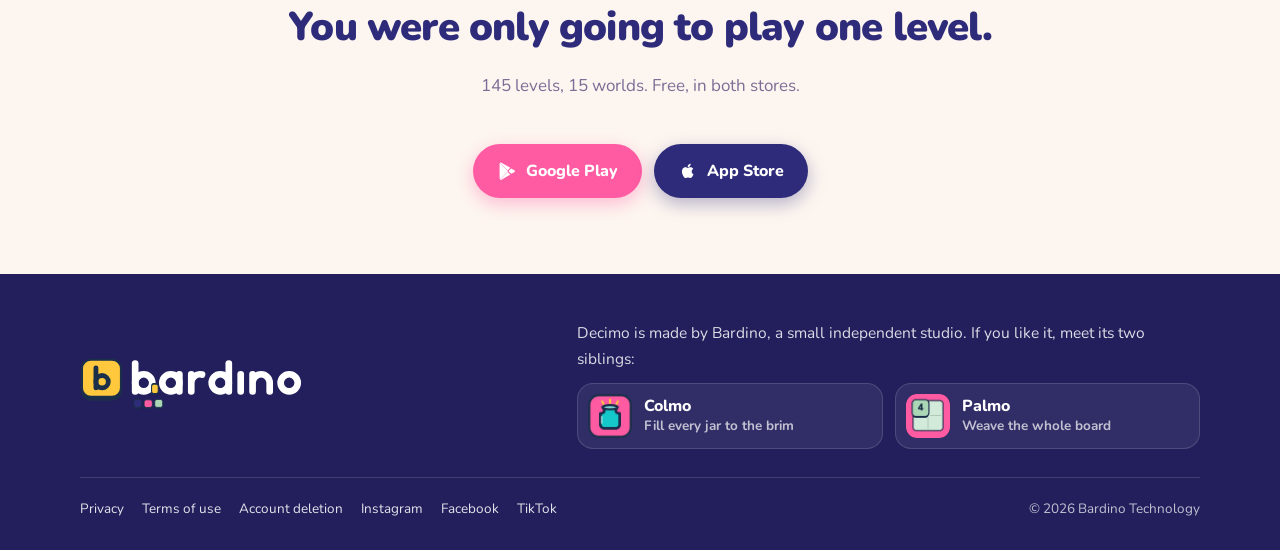
==== commit 92df5782: "Footer Bardino logo becomes the intro lockup and plays it once The logo in the shared footer is now " ====
--- a/index.html
+++ b/index.html
@@ -196,7 +196,7 @@
 
 <footer class="aile">
     <div class="kap aile-ust">
-        <a class="aile-marka" href="https://bardino.app/"><svg class="aile-logo" viewBox="0 0 600 124" role="img" aria-label="Bardino"><rect x="4.5" y="13.5" width="91" height="87" rx="21" fill="#1B2F4A" stroke="#1B2F4A" stroke-width="5"/><rect x="4.5" y="7" width="91" height="87" rx="21" fill="#FFC83D" stroke="#1B2F4A" stroke-width="5"/><g fill="none" stroke="#1B2F4A" stroke-width="11.2" stroke-linecap="round"><path d="M37.1 26.1V72.9"/><circle cx="51.5" cy="58.5" r="14.4"/></g><g transform="translate(124 12) scale(.656)"><g fill="none" stroke="currentColor" stroke-width="28" stroke-linecap="round" stroke-linejoin="round"><path d="M16 19V136"/><circle cx="52" cy="100" r="36"/><circle cx="166" cy="100" r="36"/><path d="M202 64V136"/><path d="M252 64V136M252 100A36 36 0 0 1 297.32 65.23"/><circle cx="374" cy="100" r="36"/><path d="M410 19V136"/><path d="M460 64V136"/><path d="M510 64V136M510 100A36 36 0 0 1 582 100V136"/><circle cx="664" cy="100" r="36"/></g><rect x="444" y="5" width="32" height="32" rx="9" fill="#FFC83D" stroke="currentColor" stroke-width="5"/></g></svg></a>
+        <a class="aile-marka" href="https://bardino.app/"><svg class="aile-logo bardino-intro" viewBox="0 0 600 150" data-bardino-intro role="img" aria-label="Bardino"><g class="bi-mark"><g transform="translate(0 6) scale(1.12)"><rect x="4.5" y="9.5" width="91" height="87" rx="21" class="bi-ef bi-es" stroke-width="5"/><rect x="4.5" y="3" width="91" height="87" rx="21" fill="#FFC83D" class="bi-es" stroke-width="5"/><g fill="none" stroke="#1B2F4A" stroke-width="11.2" stroke-linecap="round"><path d="M37.1 22.1V68.9"/><circle cx="51.5" cy="54.5" r="14.4"/></g></g></g><g class="bi-word"><g transform="translate(134 8) scale(.62)" fill="none" stroke="currentColor" stroke-width="28" stroke-linecap="round" stroke-linejoin="round"><path d="M16 19V136"/><circle cx="52" cy="100" r="36"/><circle cx="166" cy="100" r="36"/><path d="M202 64V136"/><path d="M252 64V136M252 100A36 36 0 0 1 297.32 65.23"/><circle cx="374" cy="100" r="36"/><path d="M410 19V136"/><path d="M460 64V136"/><path d="M510 64V136M510 100A36 36 0 0 1 582 100V136"/><circle cx="664" cy="100" r="36"/></g></g><g transform="translate(139 112) scale(.65)"><g class="bi-stone"><rect x="2" y="6" width="32" height="32" rx="9" class="bi-ef bi-es" stroke-width="3.5"/><rect x="2" y="2" width="32" height="32" rx="9" fill="#2E2C7A" class="bi-es" stroke-width="3.5"/></g><g class="bi-stone"><rect x="44" y="6" width="32" height="32" rx="9" class="bi-ef bi-es" stroke-width="3.5"/><rect x="44" y="2" width="32" height="32" rx="9" fill="#FF5BA3" class="bi-es" stroke-width="3.5"/></g><g class="bi-stone"><rect x="86" y="6" width="32" height="32" rx="9" class="bi-ef bi-es" stroke-width="3.5"/><rect x="86" y="2" width="32" height="32" rx="9" fill="#ABD7B6" class="bi-es" stroke-width="3.5"/></g></g><g class="bi-dot" transform="translate(419.2 30.94)"><rect x="-9.92" y="-19.84" width="19.84" height="19.84" rx="5.58" fill="#FFC83D" class="bi-es" stroke-width="3.1"/></g></svg></a>
         <div class="aile-kardes">
             <p>Decimo is made by Bardino, a small independent studio. If you like it, meet its two siblings:</p>
             <ul><li><a href="https://colmo.bardino.app/"><img src="/assets/aile/colmo.webp" alt="" width="44" height="44" loading="lazy"><span><b>Colmo</b><small>Fill every jar to the brim</small></span></a></li><li><a href="https://palmo.bardino.app/"><img src="/assets/aile/palmo.webp" alt="" width="44" height="44" loading="lazy"><span><b>Palmo</b><small>Weave the whole board</small></span></a></li></ul>
@@ -237,5 +237,6 @@
 }
 </script>
 
+<script src="/assets/bardino-intro.js" defer></script>
 </body>
 </html>
--- a/css/style.css
+++ b/css/style.css
@@ -311,3 +311,10 @@
   .d-apple { background: #503C82; }
   footer { background: #1C1030; }
 }
+
+/* Bardino kilidi ve acilis filmi (assets/bardino-intro.js). Nokta ucarken
+   kutunun ustune cikiyor; overflow gorunur olmali. Kontur ve golge rengi
+   --bi-edge'den, yazi currentColor'dan. */
+.bardino-intro { overflow: visible; }
+.bardino-intro .bi-ef { fill: var(--bi-edge, #1B2F4A); }
+.bardino-intro .bi-es { stroke: var(--bi-edge, #1B2F4A); }
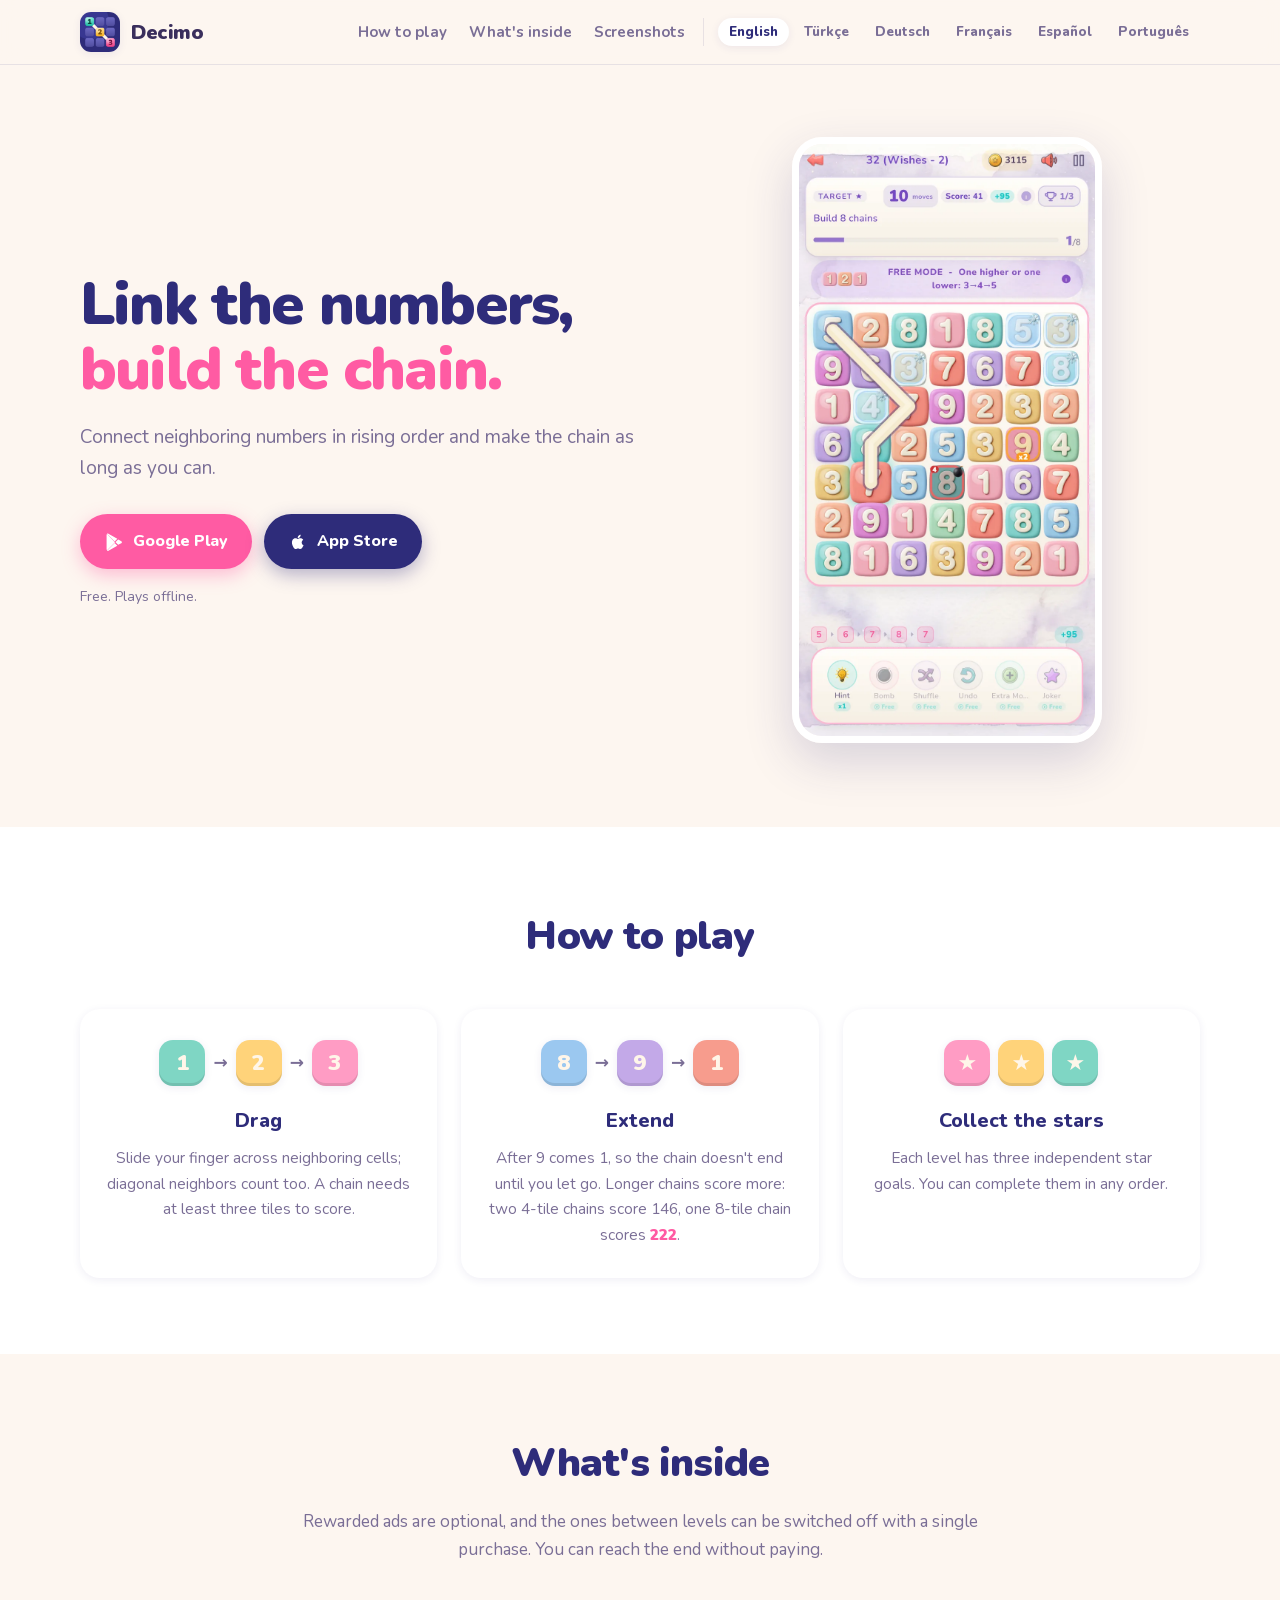
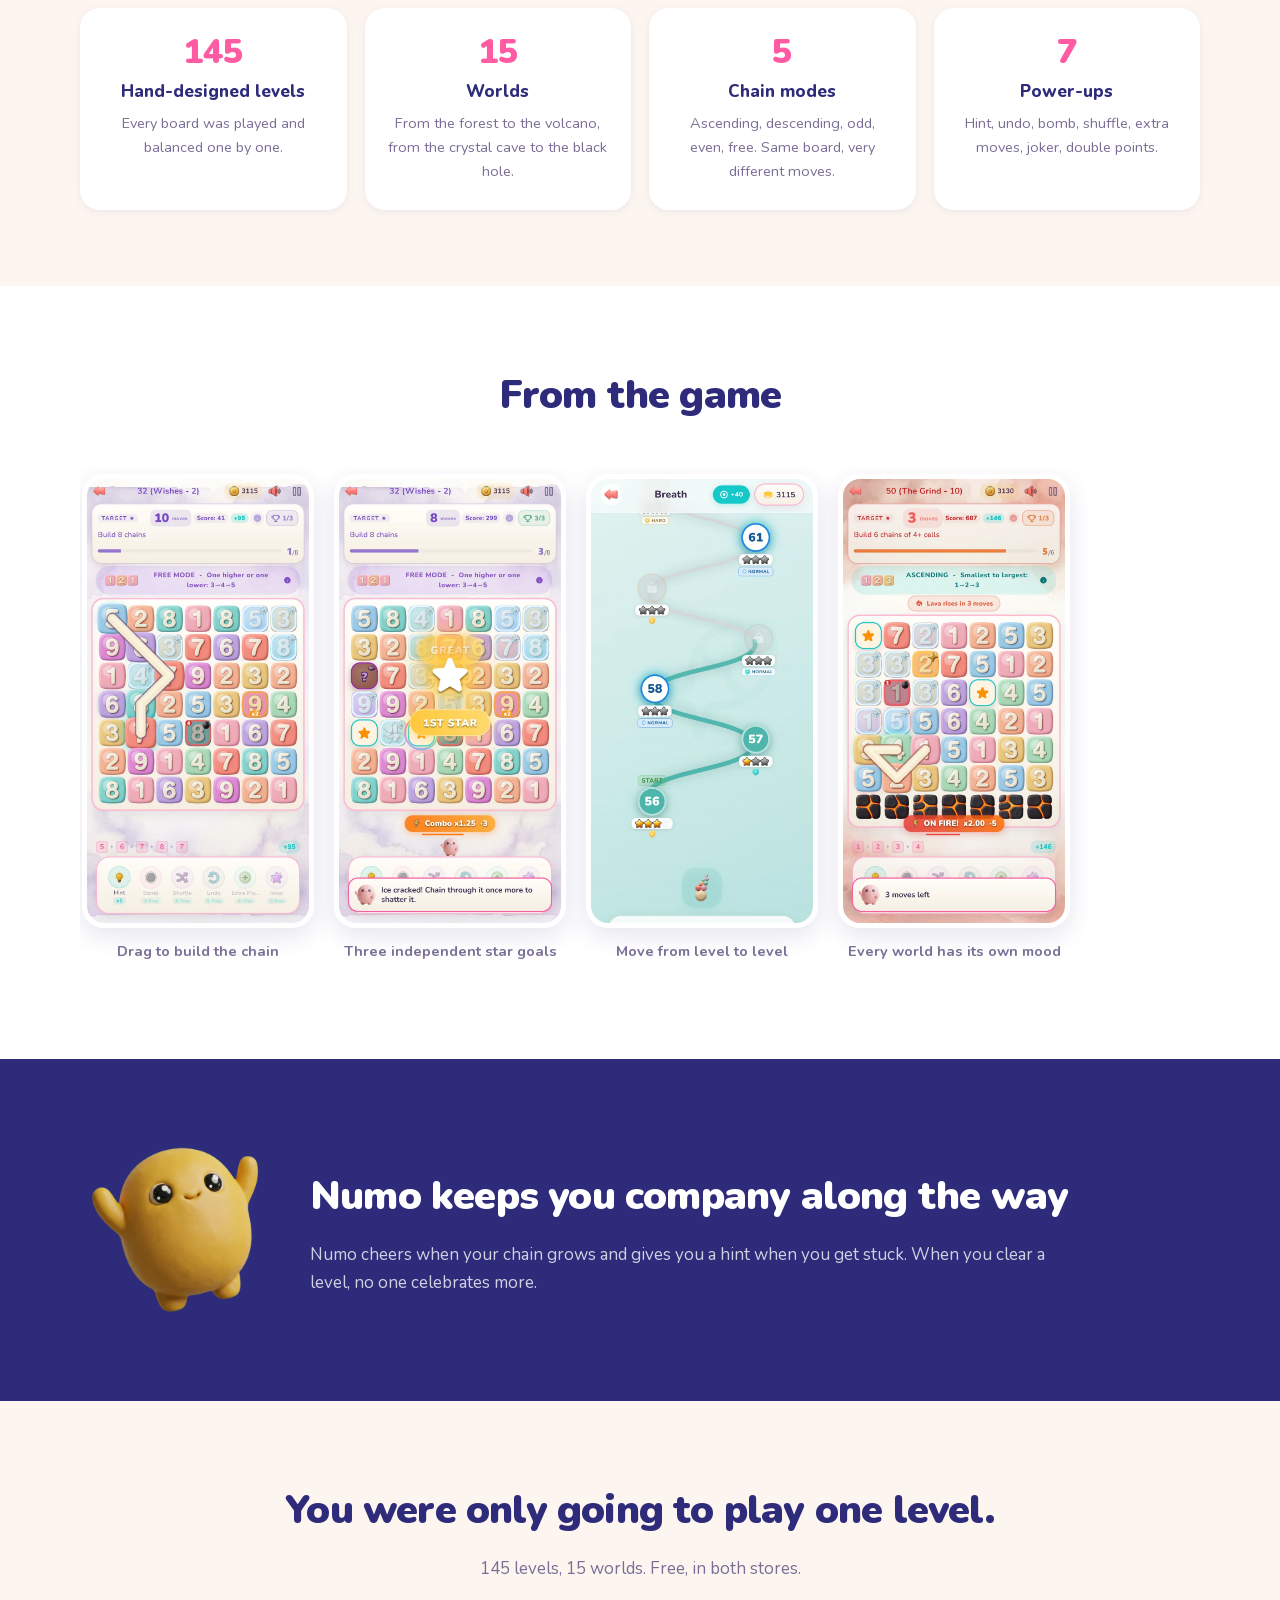
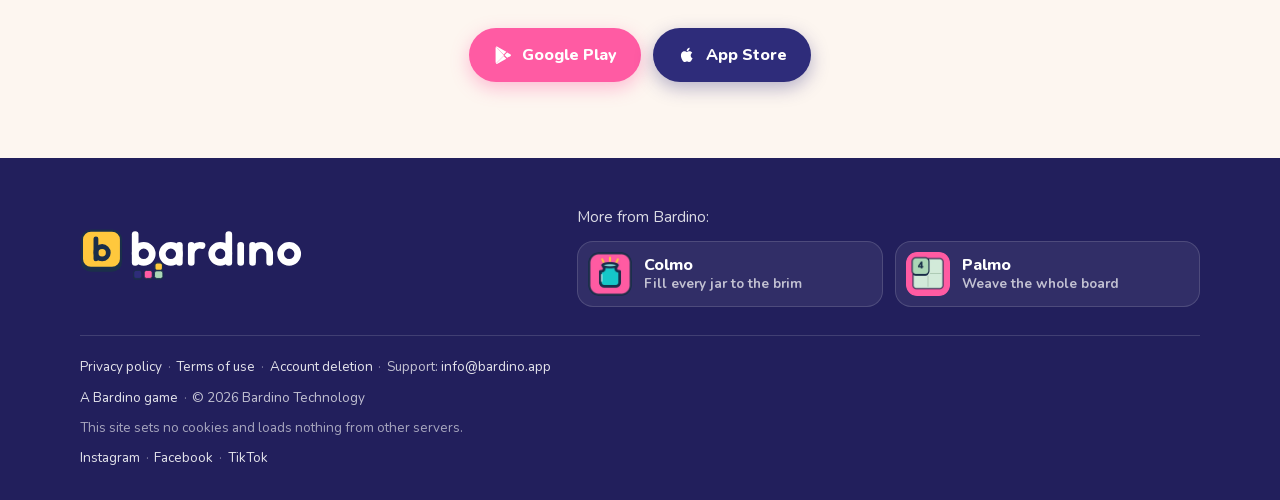
==== commit e037b3a9: "Legal pages in English at the root, terms that match the game, no Google Fonts The legal pages opene" ====
--- a/index.html
+++ b/index.html
@@ -26,14 +26,11 @@
     <link rel="alternate" hreflang="de" href="https://decimo.bardino.app/de/">
     <link rel="alternate" hreflang="fr" href="https://decimo.bardino.app/fr/">
     <link rel="alternate" hreflang="es" href="https://decimo.bardino.app/es/">
-    <link rel="alternate" hreflang="pt" href="https://decimo.bardino.app/pt/">
+    <link rel="alternate" hreflang="pt-BR" href="https://decimo.bardino.app/pt/">
     <link rel="alternate" hreflang="x-default" href="https://decimo.bardino.app/">
     <link rel="icon" type="image/png" href="/assets/decimo_icon.png">
     <link rel="apple-touch-icon" href="/assets/decimo_icon.png">
     <link rel="manifest" href="/manifest.json">
-    <link rel="preconnect" href="https://fonts.googleapis.com">
-    <link rel="preconnect" href="https://fonts.gstatic.com" crossorigin>
-    <link href="https://fonts.googleapis.com/css2?family=Nunito:wght@400;600;700;800;900&display=swap" rel="stylesheet">
     <link rel="stylesheet" href="/css/style.css">
 </head>
 <body>
@@ -49,16 +46,15 @@
             <a href="#icinde">What's inside</a>
             <a href="#ekranlar">Screenshots</a>
         </nav>
-        <div class="diller" role="navigation" aria-label="Language"><a href="/" hreflang="en" lang="en" aria-current="page"><span class="kod">EN</span><span class="ad">English</span></a><a href="/tr/" hreflang="tr" lang="tr"><span class="kod">TR</span><span class="ad">Türkçe</span></a><a href="/de/" hreflang="de" lang="de"><span class="kod">DE</span><span class="ad">Deutsch</span></a><a href="/fr/" hreflang="fr" lang="fr"><span class="kod">FR</span><span class="ad">Français</span></a><a href="/es/" hreflang="es" lang="es"><span class="kod">ES</span><span class="ad">Español</span></a><a href="/pt/" hreflang="pt" lang="pt"><span class="kod">PT</span><span class="ad">Português</span></a></div>
+        <div class="diller" role="navigation" aria-label="Language"><a href="/" hreflang="en" lang="en" aria-current="page"><span class="kod">EN</span><span class="ad">English</span></a><a href="/tr/" hreflang="tr" lang="tr"><span class="kod">TR</span><span class="ad">Türkçe</span></a><a href="/de/" hreflang="de" lang="de"><span class="kod">DE</span><span class="ad">Deutsch</span></a><a href="/fr/" hreflang="fr" lang="fr"><span class="kod">FR</span><span class="ad">Français</span></a><a href="/es/" hreflang="es" lang="es"><span class="kod">ES</span><span class="ad">Español</span></a><a href="/pt/" hreflang="pt-BR" lang="pt-BR"><span class="kod">PT</span><span class="ad">Português</span></a></div>
     </div>
 </header>
 
 <section class="kahraman">
     <div class="kap">
         <div>
-            <span class="rozet">On the App Store and Google Play</span>
             <h1>Link the numbers,<br><em>build the chain.</em></h1>
-            <p class="alt">Link adjacent numbers with your finger and stretch the chain in rising order. You learn the rule in one sentence; what follows is the regret of “I could have gone one tile further.”</p>
+            <p class="alt">Connect neighboring numbers in rising order and make the chain as long as you can.</p>
             <div class="dugmeler">
                 <a class="dugme d-play" href="https://play.google.com/store/apps/details?id=com.bardino.numberchain&amp;referrer=utm_source%3Ddecimo_site%26utm_medium%3Dweb%26utm_campaign%3Dhero">
                     <svg viewBox="0 0 24 24" aria-hidden="true"><path d="M3.6 2.3c-.3.3-.5.8-.5 1.4v16.6c0 .6.2 1.1.5 1.4l.1.1 9.3-9.3v-.2L3.6 2.3zM17 15.4l-3.1-3.1v-.2L17 9l.1.1 3.7 2.1c1 .6 1 1.6 0 2.2L17 15.4zM16 16.4l-3.2-3.2-9.2 9.2c.4.4 1 .4 1.7 0l10.7-6zM16 8.1L5.3 2.1c-.7-.4-1.3-.4-1.7 0l9.2 9.2L16 8.1z"/></svg>
@@ -69,7 +65,7 @@
                     App Store
                 </a>
             </div>
-            <p class="kucuk">Free. Plays offline, too.</p>
+            <p class="kucuk">Free. Plays offline.</p>
         </div>
         <div class="telefon">
             <img src="/assets/shots/01_chain.webp" alt="Decimo gameplay: a chain being built on the number grid" width="800" height="1600" loading="eager">
@@ -79,8 +75,7 @@
 
 <section id="nasil" class="beyaz-bolum">
     <div class="kap">
-        <h2>The rule is one sentence</h2>
-        <p class="bolum-alt">It takes a minute to learn. The other 145 levels are about what you can do with that one rule.</p>
+        <h2>How to play</h2>
         <div class="adimlar">
             <div class="adim">
                 <div class="taslar">
@@ -89,7 +84,7 @@
                     <span class="tas t3">3</span>
                 </div>
                 <h3>Drag</h3>
-                <p>Slide your finger across neighboring cells; diagonals count as neighbors too. Two tiles aren't a chain; anyone can find that much.</p>
+                <p>Slide your finger across neighboring cells; diagonal neighbors count too. A chain needs at least three tiles to score.</p>
             </div>
             <div class="adim">
                 <div class="taslar">
@@ -97,8 +92,8 @@
                     <span class="tas t5">9</span><span class="ok">→</span>
                     <span class="tas t6">1</span>
                 </div>
-                <h3>Stretch</h3>
-                <p>After 9 comes 1, so the chain doesn't end until you let go. Two chains of four tiles score 146; the same eight tiles in one chain score <strong>222</strong>. The difference is patience.</p>
+                <h3>Extend</h3>
+                <p>After 9 comes 1, so the chain doesn't end until you let go. Longer chains score more: two 4-tile chains score 146, one 8-tile chain scores <strong>222</strong>.</p>
             </div>
             <div class="adim">
                 <div class="taslar">
@@ -107,7 +102,7 @@
                     <span class="tas t1">★</span>
                 </div>
                 <h3>Collect the stars</h3>
-                <p>There are three goals and they ignore each other. You can take the hardest one and miss the middle one; nobody expects you to go in order.</p>
+                <p>Each level has three independent star goals. You can complete them in any order.</p>
             </div>
         </div>
     </div>
@@ -121,7 +116,7 @@
             <div class="ozellik">
                 <div class="sayi">145</div>
                 <h3>Hand-designed levels</h3>
-                <p>Not randomly generated. Every board was played and balanced one by one.</p>
+                <p>Every board was played and balanced one by one.</p>
             </div>
             <div class="ozellik">
                 <div class="sayi">15</div>
@@ -136,7 +131,7 @@
             <div class="ozellik">
                 <div class="sayi">7</div>
                 <h3>Power-ups</h3>
-                <p>Hint, bomb, shuffle, undo. If your pride allows.</p>
+                <p>Hint, undo, bomb, shuffle, extra moves, joker, double points.</p>
             </div>
         </div>
     </div>
@@ -145,7 +140,6 @@
 <section id="ekranlar" class="beyaz-bolum">
     <div class="kap">
         <h2>From the game</h2>
-        <p class="bolum-alt">All real screenshots, not mock-ups.</p>
         <div class="vitrin">
             <figure>
                 <img src="/assets/shots/01_chain.webp" alt="Gameplay screen while a chain is being drawn" width="800" height="1600" loading="lazy">
@@ -198,20 +192,15 @@
     <div class="kap aile-ust">
         <a class="aile-marka" href="https://bardino.app/"><svg class="aile-logo bardino-intro" viewBox="0 0 600 150" data-bardino-intro role="img" aria-label="Bardino"><g class="bi-mark"><g transform="translate(0 6) scale(1.12)"><rect x="4.5" y="9.5" width="91" height="87" rx="21" class="bi-ef bi-es" stroke-width="5"/><rect x="4.5" y="3" width="91" height="87" rx="21" fill="#FFC83D" class="bi-es" stroke-width="5"/><g fill="none" stroke="#1B2F4A" stroke-width="11.2" stroke-linecap="round"><path d="M37.1 22.1V68.9"/><circle cx="51.5" cy="54.5" r="14.4"/></g></g></g><g class="bi-word"><g transform="translate(134 8) scale(.62)" fill="none" stroke="currentColor" stroke-width="28" stroke-linecap="round" stroke-linejoin="round"><path d="M16 19V136"/><circle cx="52" cy="100" r="36"/><circle cx="166" cy="100" r="36"/><path d="M202 64V136"/><path d="M252 64V136M252 100A36 36 0 0 1 297.32 65.23"/><circle cx="374" cy="100" r="36"/><path d="M410 19V136"/><path d="M460 64V136"/><path d="M510 64V136M510 100A36 36 0 0 1 582 100V136"/><circle cx="664" cy="100" r="36"/></g></g><g transform="translate(139 112) scale(.65)"><g class="bi-stone"><rect x="2" y="6" width="32" height="32" rx="9" class="bi-ef bi-es" stroke-width="3.5"/><rect x="2" y="2" width="32" height="32" rx="9" fill="#2E2C7A" class="bi-es" stroke-width="3.5"/></g><g class="bi-stone"><rect x="44" y="6" width="32" height="32" rx="9" class="bi-ef bi-es" stroke-width="3.5"/><rect x="44" y="2" width="32" height="32" rx="9" fill="#FF5BA3" class="bi-es" stroke-width="3.5"/></g><g class="bi-stone"><rect x="86" y="6" width="32" height="32" rx="9" class="bi-ef bi-es" stroke-width="3.5"/><rect x="86" y="2" width="32" height="32" rx="9" fill="#ABD7B6" class="bi-es" stroke-width="3.5"/></g></g><g class="bi-dot" transform="translate(419.2 30.94)"><rect x="-9.92" y="-19.84" width="19.84" height="19.84" rx="5.58" fill="#FFC83D" class="bi-es" stroke-width="3.1"/></g></svg></a>
         <div class="aile-kardes">
-            <p>Decimo is made by Bardino, a small independent studio. If you like it, meet its two siblings:</p>
+            <p>More from Bardino:</p>
             <ul><li><a href="https://colmo.bardino.app/"><img src="/assets/aile/colmo.webp" alt="" width="44" height="44" loading="lazy"><span><b>Colmo</b><small>Fill every jar to the brim</small></span></a></li><li><a href="https://palmo.bardino.app/"><img src="/assets/aile/palmo.webp" alt="" width="44" height="44" loading="lazy"><span><b>Palmo</b><small>Weave the whole board</small></span></a></li></ul>
         </div>
     </div>
     <div class="kap aile-alt">
-        <div class="f-baglantilar">
-            <a href="/privacy-policy.html">Privacy</a>
-            <a href="/terms-of-use.html">Terms of use</a>
-            <a href="/account-deletion.html">Account deletion</a>
-            <a href="https://www.instagram.com/decimogame/">Instagram</a>
-            <a href="https://www.facebook.com/profile.php?id=61593083333364">Facebook</a>
-            <a href="https://www.tiktok.com/@decimo_game">TikTok</a>
-        </div>
-        <span>&copy; 2026 Bardino Technology</span>
+        <p class="f-satir"><a href="/privacy-policy.html">Privacy policy</a> <span class="f-ayrac" aria-hidden="true">&middot;</span> <a href="/terms-of-use.html">Terms of use</a> <span class="f-ayrac" aria-hidden="true">&middot;</span> <a href="/account-deletion.html">Account deletion</a> <span class="f-ayrac" aria-hidden="true">&middot;</span> Support: <!--email_off--><a href="mailto:info@bardino.app">info@bardino.app</a><!--/email_off--></p>
+        <p class="f-satir"><a href="https://bardino.app/">A Bardino game</a> <span class="f-ayrac" aria-hidden="true">&middot;</span> &copy; 2026 Bardino Technology</p>
+        <p class="f-satir f-not">This site sets no cookies and loads nothing from other servers.</p>
+        <p class="f-satir"><a href="https://www.instagram.com/decimogame/">Instagram</a> <span class="f-ayrac" aria-hidden="true">&middot;</span> <a href="https://www.facebook.com/profile.php?id=61593083333364">Facebook</a> <span class="f-ayrac" aria-hidden="true">&middot;</span> <a href="https://www.tiktok.com/@decimo_game">TikTok</a></p>
     </div>
 </footer>
 
--- a/css/style.css
+++ b/css/style.css
@@ -9,6 +9,16 @@
  * lacivert ama o yalnizca ikon; site oyunu yansitiyor, lacivert de derinlik
  * icin alt bant ve altbilgide kullaniliyor.
  */
+
+/* Nunito sitenin kendi dosyalarindan (assets/fonts, lisans OFL.txt). Google
+   Fonts'tan yuklendiginde her ziyaretcinin IP'si Google'a gidiyordu. Dosyalar
+   oyunun kendi TTF'lerinden (Decimo deposu assets/fonts) Latin + Latin
+   Extended-A olarak kesildi; yalnizca CSS'in kullandigi bes kalinlik var. */
+@font-face { font-family: Nunito; font-style: normal; font-weight: 400; font-display: swap; src: url("/assets/fonts/nunito-400.woff2") format("woff2"); }
+@font-face { font-family: Nunito; font-style: normal; font-weight: 600; font-display: swap; src: url("/assets/fonts/nunito-600.woff2") format("woff2"); }
+@font-face { font-family: Nunito; font-style: normal; font-weight: 700; font-display: swap; src: url("/assets/fonts/nunito-700.woff2") format("woff2"); }
+@font-face { font-family: Nunito; font-style: normal; font-weight: 800; font-display: swap; src: url("/assets/fonts/nunito-800.woff2") format("woff2"); }
+@font-face { font-family: Nunito; font-style: normal; font-weight: 900; font-display: swap; src: url("/assets/fonts/nunito-900.woff2") format("woff2"); }
 
 :root {
   --krem:    #FDF6F0;
@@ -164,12 +174,6 @@
 /* ── Kahraman ────────────────────────────────────────────────────────── */
 .kahraman { padding: 72px 0 84px; overflow: hidden; }
 .kahraman .kap { display: grid; grid-template-columns: 1.05fr .95fr; gap: 56px; align-items: center; }
-.rozet {
-  display: inline-flex; align-items: center; gap: 8px;
-  background: var(--rozet-z); color: var(--rozet-y);
-  padding: 7px 15px; border-radius: 999px;
-  font-weight: 800; font-size: 14px; margin-bottom: 22px;
-}
 .kahraman h1 {
   font-size: clamp(38px, 5.4vw, 60px); font-weight: 900;
   line-height: 1.08; letter-spacing: -.03em; color: var(--baslik);
@@ -192,7 +196,7 @@
 }
 @media (max-width: 880px) {
   .kahraman .kap { grid-template-columns: 1fr; gap: 40px; text-align: center; }
-  .dugmeler, .rozet { justify-content: center; }
+  .dugmeler { justify-content: center; }
   .kahraman .alt { margin-inline: auto; }
 }
 
@@ -204,6 +208,9 @@
   letter-spacing: -.02em; color: var(--baslik); text-align: center;
 }
 .bolum-alt { text-align: center; color: var(--soluk); margin: 12px auto 44px; max-width: 40em; }
+/* Alt metni olmayan bolum: baslikla icerik arasindaki boslugu .bolum-alt
+   veriyordu. */
+.kap > h2 + .adimlar, .kap > h2 + .vitrin { margin-top: 40px; }
 
 /* ── Nasil oynanir ───────────────────────────────────────────────────── */
 .adimlar { display: grid; grid-template-columns: repeat(3, 1fr); gap: 24px; }
@@ -291,11 +298,16 @@
 .aile-kardes img { width: 44px; height: 44px; border-radius: 11px; flex: none; }
 .aile-kardes b { display: block; color: #fff; font-size: 16px; font-weight: 800; line-height: 1.2; }
 .aile-kardes small { display: block; color: rgba(255, 255, 255, .7); font-size: 13.5px; font-weight: 700; line-height: 1.35; }
+/* Alt satirlar uc oyun sitesinde ayni sirada: yasal sayfalar ve destek
+   adresi, sonra "Bir Bardino oyunu" ve telif, sonra cerez notu. Sosyal
+   hesaplar yalnizca Decimo'da var; ortak satirlari bozmasin diye en sonda. */
 .aile-alt {
-  display: flex; flex-wrap: wrap; gap: 10px 18px; align-items: center; justify-content: space-between;
   margin-top: 28px; padding-top: 20px; border-top: 1px solid rgba(255, 255, 255, .14); font-size: 13.5px;
 }
-.f-baglantilar { display: flex; gap: 18px; flex-wrap: wrap; }
+.f-satir { margin: 0 0 8px; }
+.f-satir:last-child { margin-bottom: 0; }
+.f-ayrac { margin: 0 .2em; color: rgba(255, 255, 255, .45); }
+.f-not { color: rgba(255, 255, 255, .6); }
 
 @media (prefers-reduced-motion: reduce) {
   * { transition: none !important; }
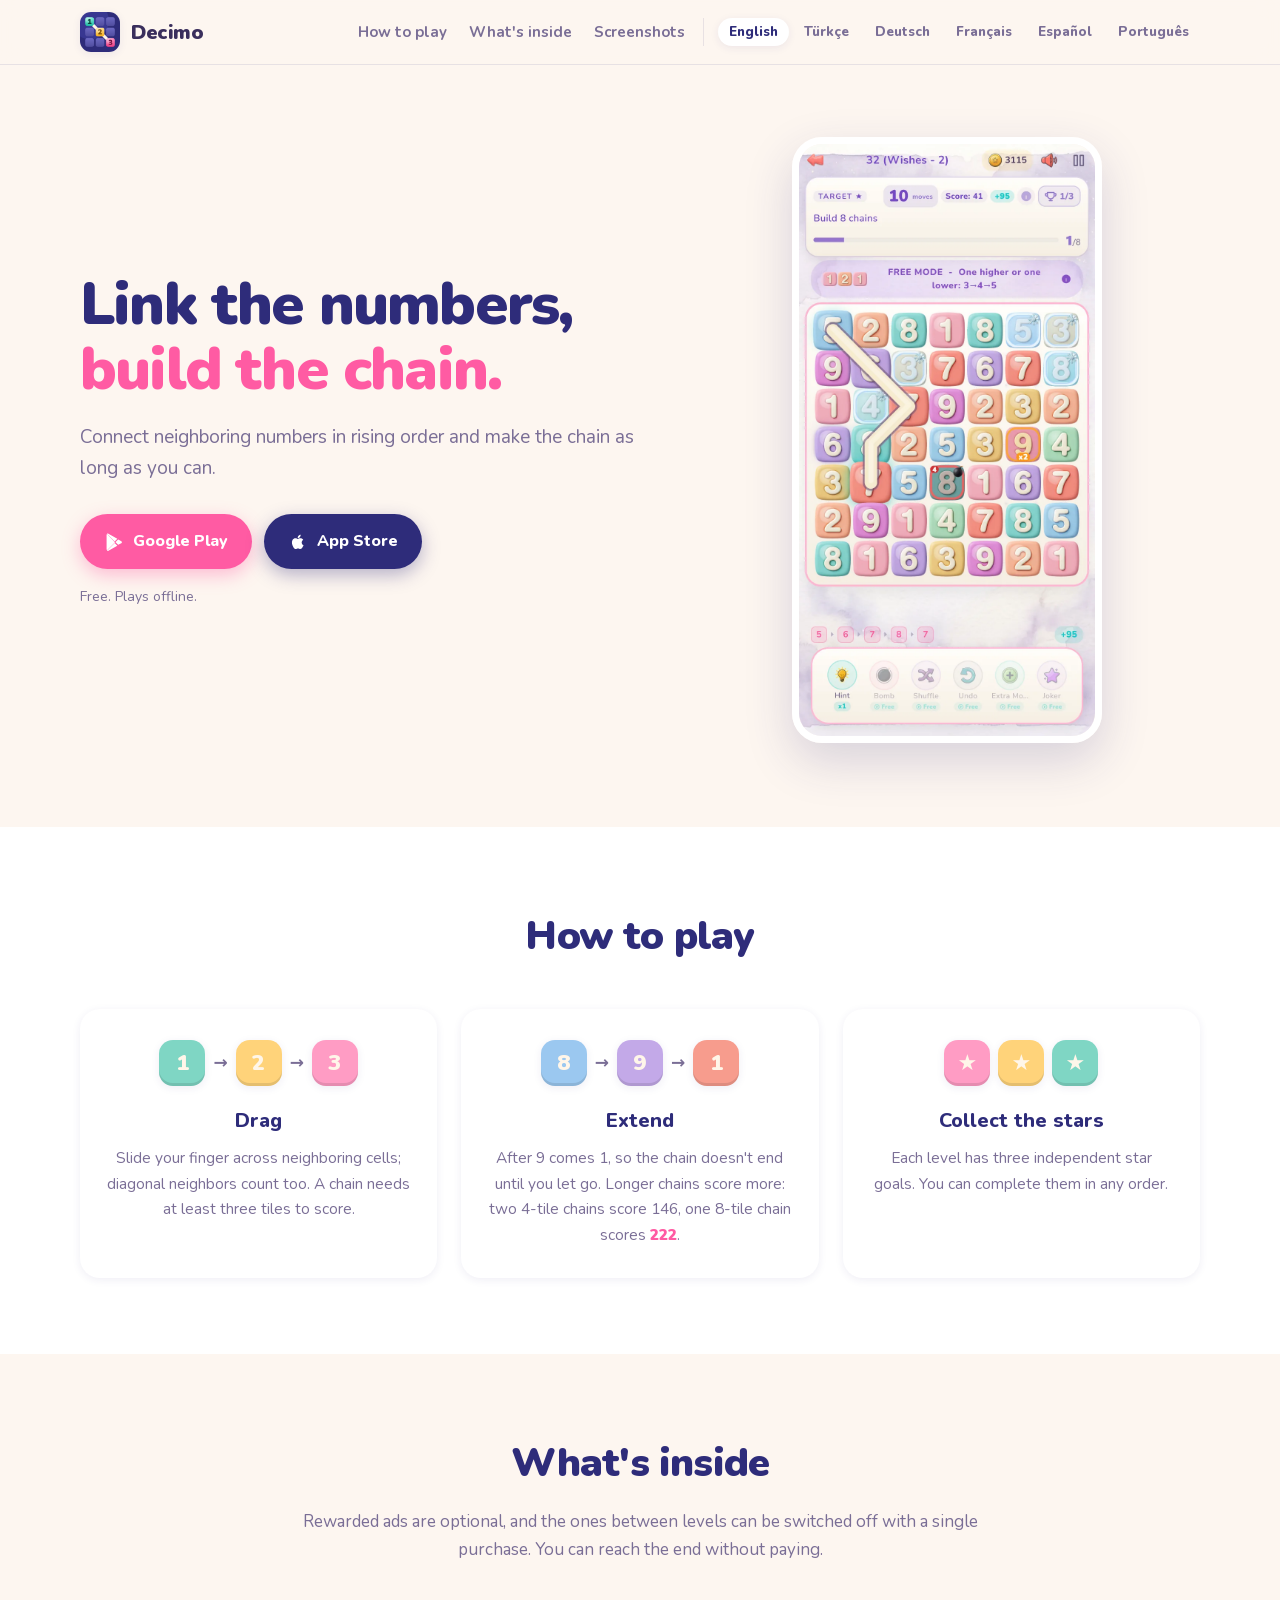
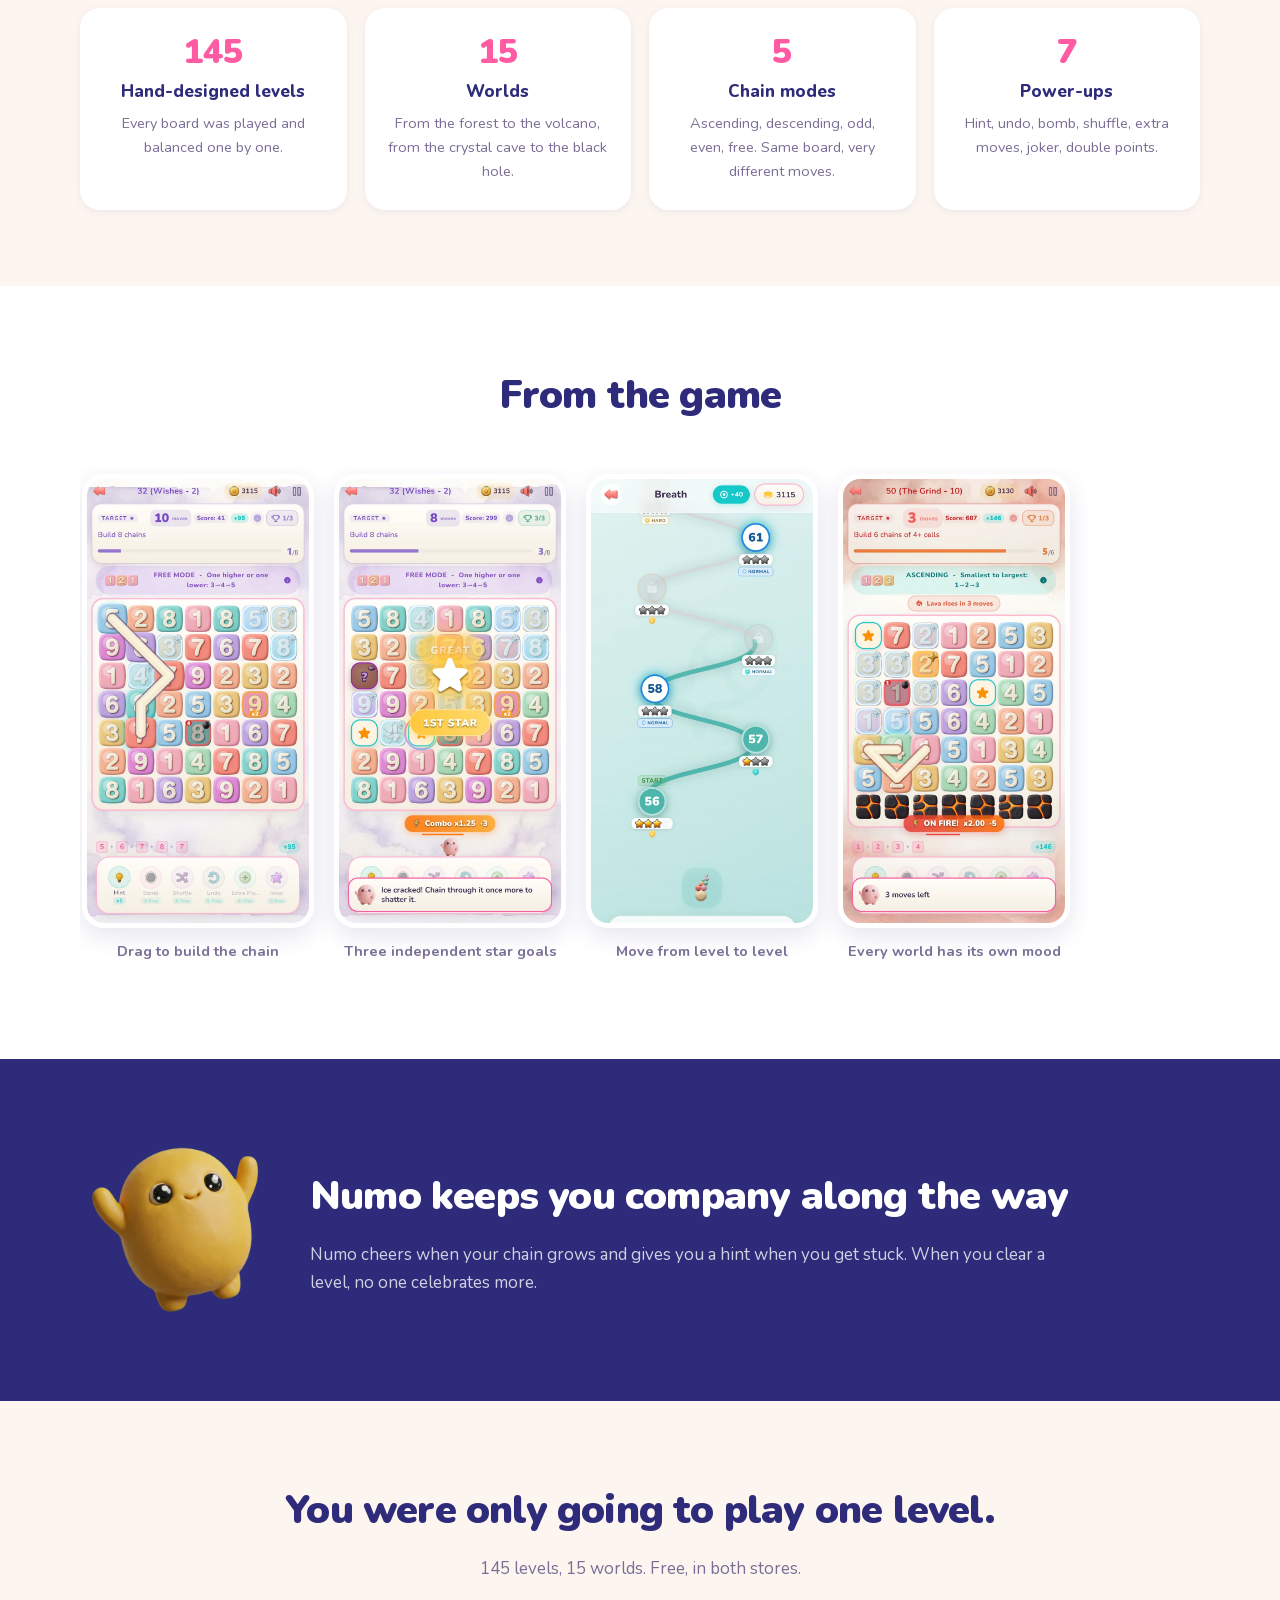
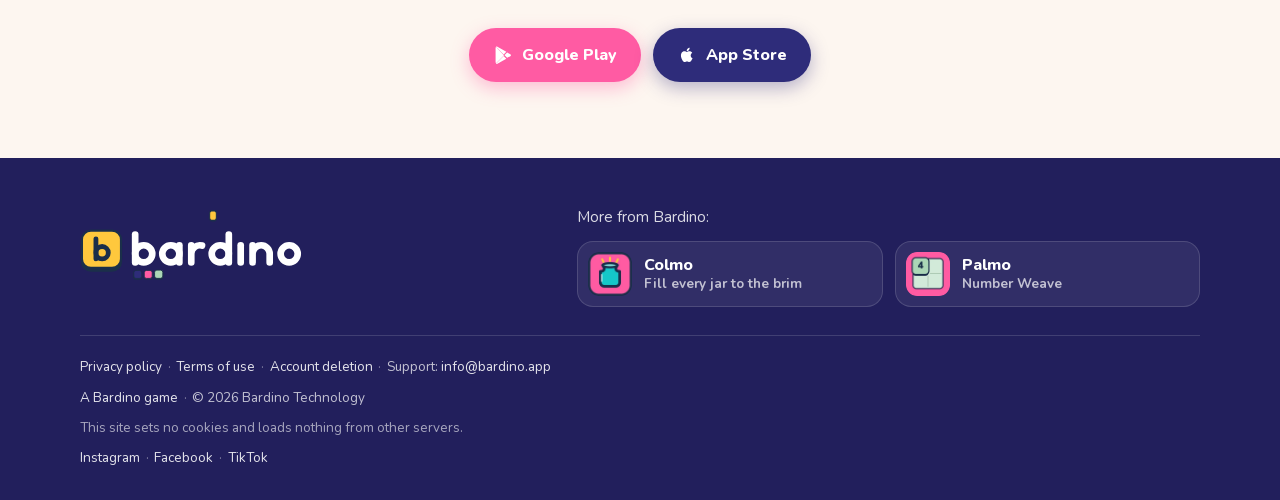
==== commit ef0986ea: "One offline line across the three sites and Palmo's store name in its card The German and Portuguese" ====
--- a/index.html
+++ b/index.html
@@ -193,7 +193,7 @@
         <a class="aile-marka" href="https://bardino.app/"><svg class="aile-logo bardino-intro" viewBox="0 0 600 150" data-bardino-intro role="img" aria-label="Bardino"><g class="bi-mark"><g transform="translate(0 6) scale(1.12)"><rect x="4.5" y="9.5" width="91" height="87" rx="21" class="bi-ef bi-es" stroke-width="5"/><rect x="4.5" y="3" width="91" height="87" rx="21" fill="#FFC83D" class="bi-es" stroke-width="5"/><g fill="none" stroke="#1B2F4A" stroke-width="11.2" stroke-linecap="round"><path d="M37.1 22.1V68.9"/><circle cx="51.5" cy="54.5" r="14.4"/></g></g></g><g class="bi-word"><g transform="translate(134 8) scale(.62)" fill="none" stroke="currentColor" stroke-width="28" stroke-linecap="round" stroke-linejoin="round"><path d="M16 19V136"/><circle cx="52" cy="100" r="36"/><circle cx="166" cy="100" r="36"/><path d="M202 64V136"/><path d="M252 64V136M252 100A36 36 0 0 1 297.32 65.23"/><circle cx="374" cy="100" r="36"/><path d="M410 19V136"/><path d="M460 64V136"/><path d="M510 64V136M510 100A36 36 0 0 1 582 100V136"/><circle cx="664" cy="100" r="36"/></g></g><g transform="translate(139 112) scale(.65)"><g class="bi-stone"><rect x="2" y="6" width="32" height="32" rx="9" class="bi-ef bi-es" stroke-width="3.5"/><rect x="2" y="2" width="32" height="32" rx="9" fill="#2E2C7A" class="bi-es" stroke-width="3.5"/></g><g class="bi-stone"><rect x="44" y="6" width="32" height="32" rx="9" class="bi-ef bi-es" stroke-width="3.5"/><rect x="44" y="2" width="32" height="32" rx="9" fill="#FF5BA3" class="bi-es" stroke-width="3.5"/></g><g class="bi-stone"><rect x="86" y="6" width="32" height="32" rx="9" class="bi-ef bi-es" stroke-width="3.5"/><rect x="86" y="2" width="32" height="32" rx="9" fill="#ABD7B6" class="bi-es" stroke-width="3.5"/></g></g><g class="bi-dot" transform="translate(419.2 30.94)"><rect x="-9.92" y="-19.84" width="19.84" height="19.84" rx="5.58" fill="#FFC83D" class="bi-es" stroke-width="3.1"/></g></svg></a>
         <div class="aile-kardes">
             <p>More from Bardino:</p>
-            <ul><li><a href="https://colmo.bardino.app/"><img src="/assets/aile/colmo.webp" alt="" width="44" height="44" loading="lazy"><span><b>Colmo</b><small>Fill every jar to the brim</small></span></a></li><li><a href="https://palmo.bardino.app/"><img src="/assets/aile/palmo.webp" alt="" width="44" height="44" loading="lazy"><span><b>Palmo</b><small>Weave the whole board</small></span></a></li></ul>
+            <ul><li><a href="https://colmo.bardino.app/"><img src="/assets/aile/colmo.webp" alt="" width="44" height="44" loading="lazy"><span><b>Colmo</b><small>Fill every jar to the brim</small></span></a></li><li><a href="https://palmo.bardino.app/"><img src="/assets/aile/palmo.webp" alt="" width="44" height="44" loading="lazy"><span><b>Palmo</b><small>Number Weave</small></span></a></li></ul>
         </div>
     </div>
     <div class="kap aile-alt">
